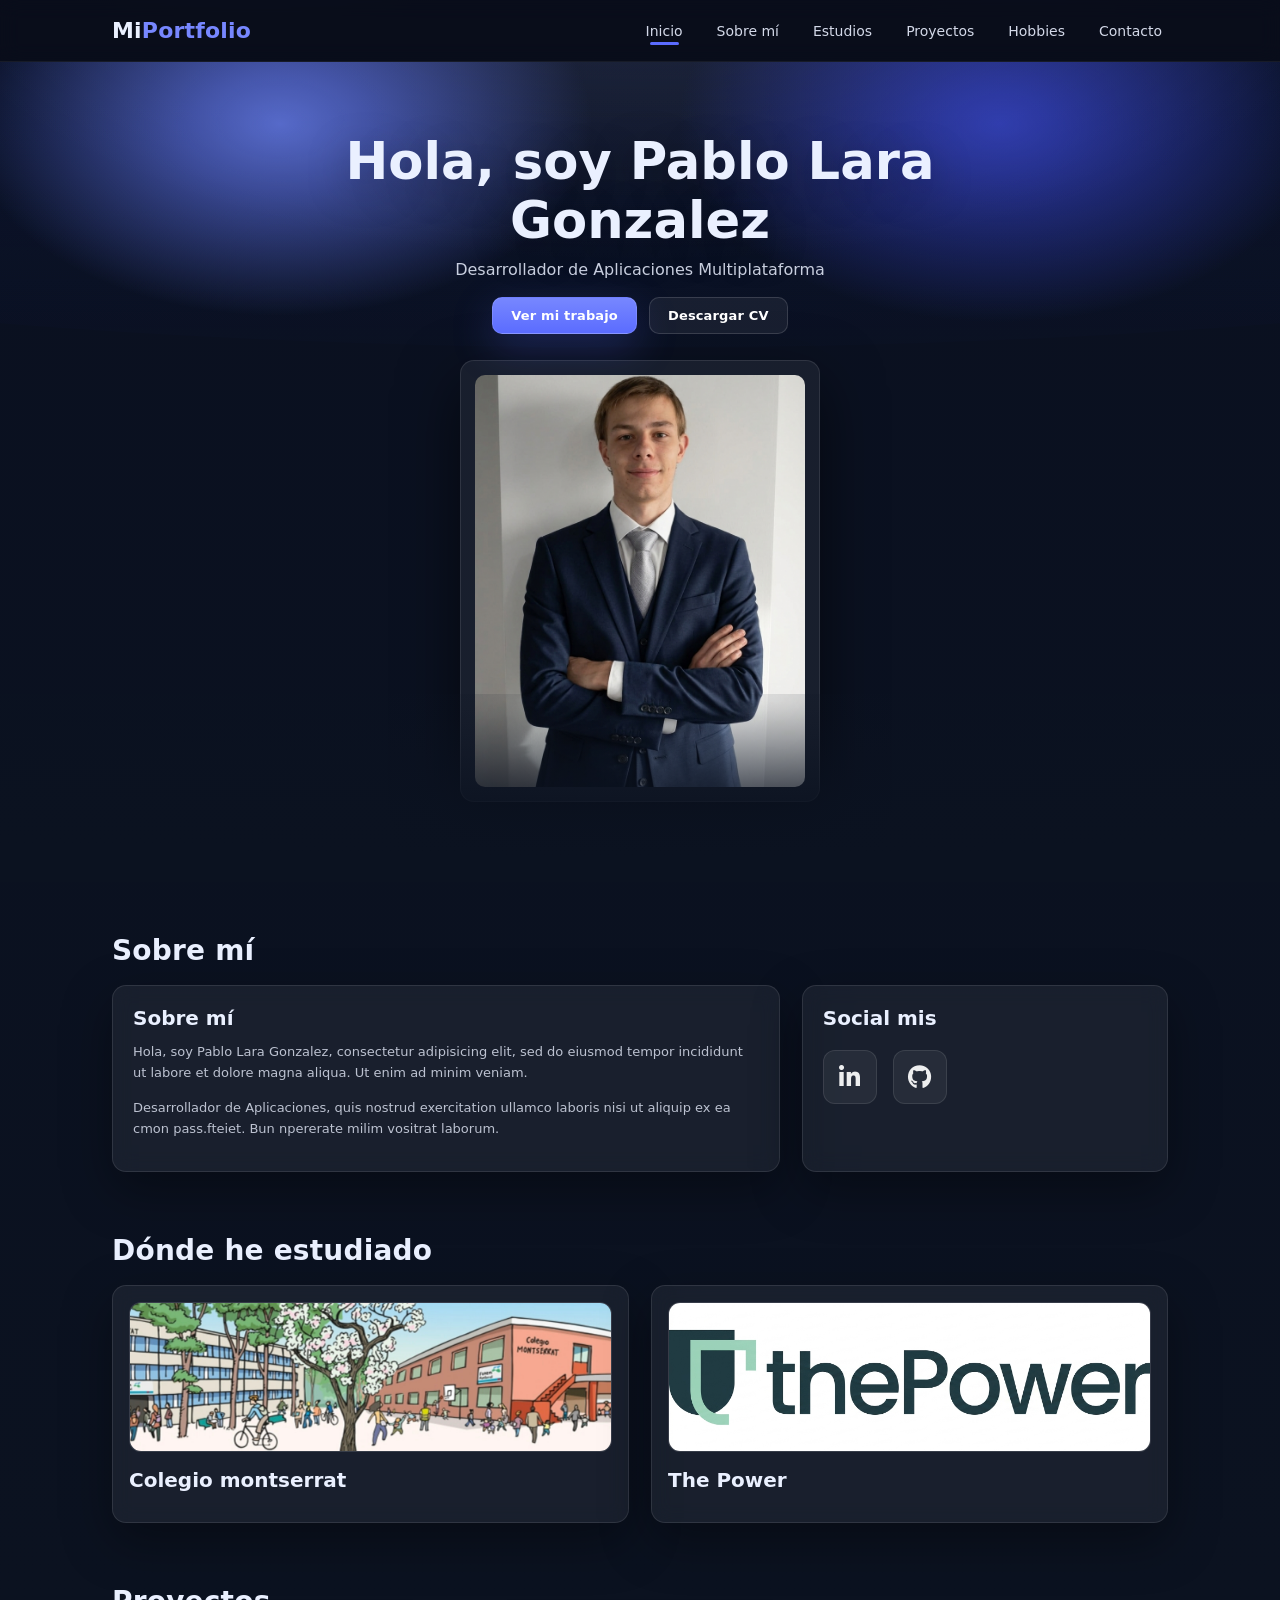
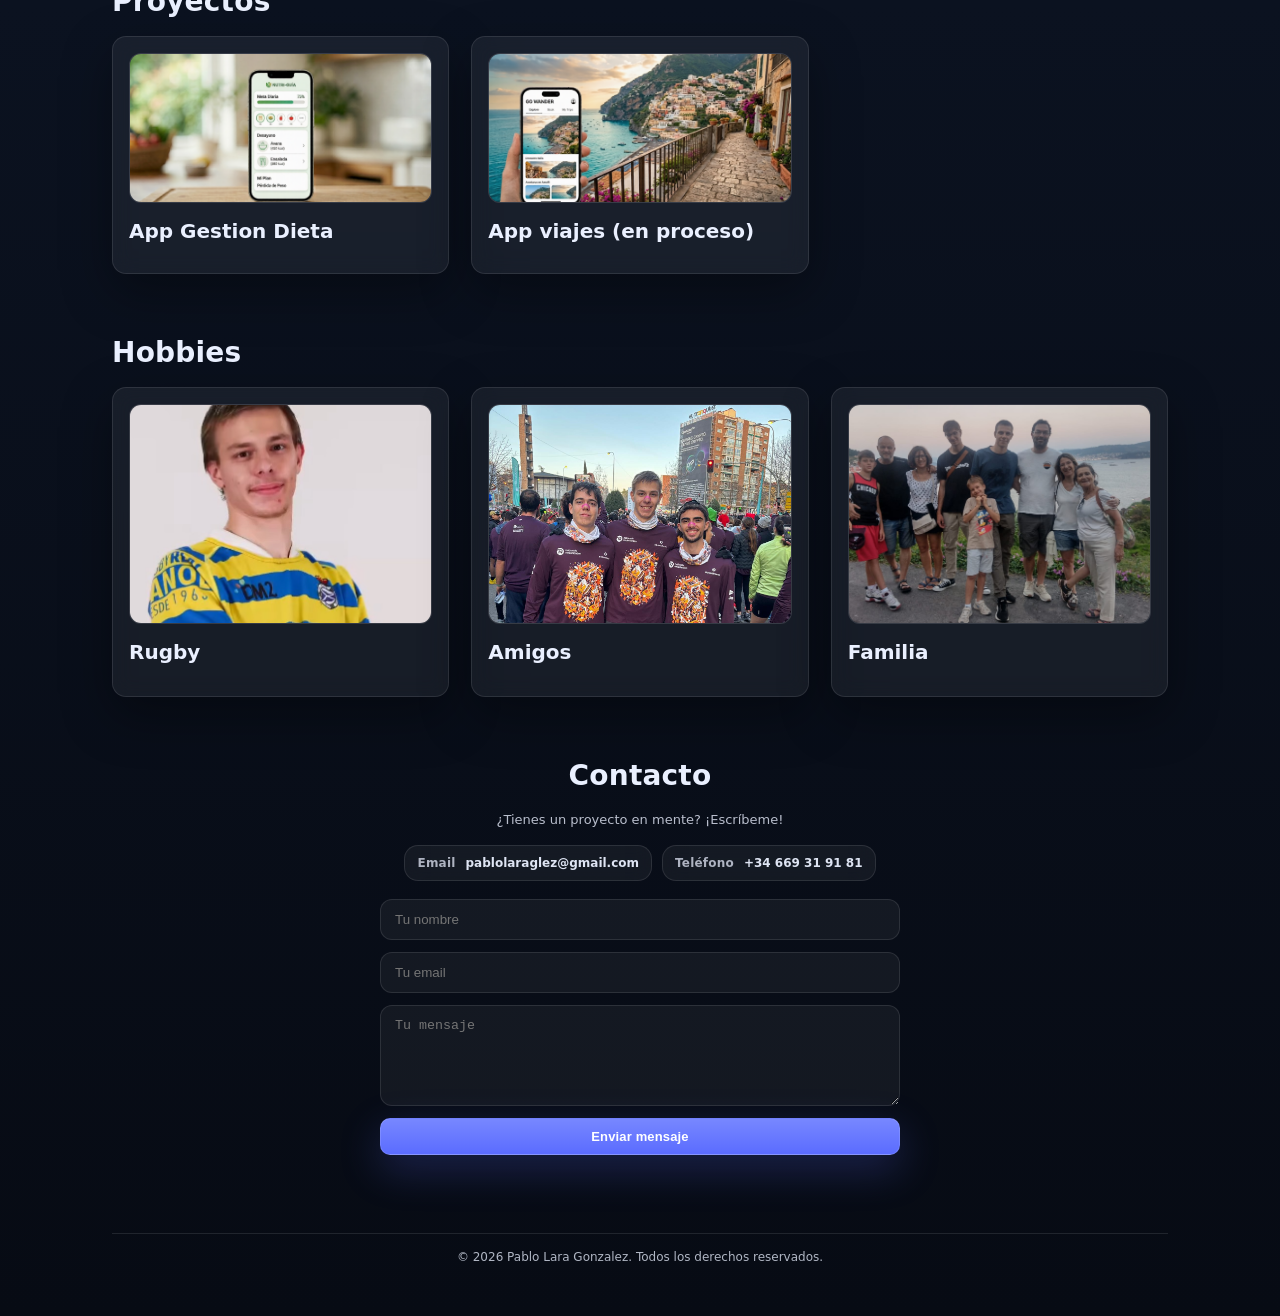
==== index.html @ 110967a7 "Add files via upload" ====
<!DOCTYPE html>
<html lang="es">
    <head>
    <meta charset="UTF-8" />
    <meta name="viewport" content="width=device-width, initial-scale=1.0" />
    <title>Mi Portfolio</title>
    <link rel="stylesheet" href="https://cdnjs.cloudflare.com/ajax/libs/font-awesome/6.4.0/css/all.min.css" />
    <link rel="stylesheet" href="Porfolio.css" />
    </head>
    <body>
    <header class="navbar">
        <div class="navbar-inner">
        <a class="logo" href="#inicio">Mi<span>Portfolio</span></a>
        <nav id="primary-nav" class="nav" aria-label="Navegación principal" data-open="false">
            <ul class="nav-links">
            <li><a class="active" href="#inicio">Inicio</a></li>
            <li><a href="#sobre-mi">Sobre mí</a></li>
            <li><a href="#estudios">Estudios</a></li>
            <li><a href="#proyectos">Proyectos</a></li>
            <li><a href="#hobbies">Hobbies</a></li>
            <li><a href="#contacto">Contacto</a></li>
            </ul>
        </nav>
        <button class="nav-toggle" type="button" aria-label="Abrir menú" aria-controls="primary-nav" aria-expanded="false">
            <span class="nav-toggle-bars" aria-hidden="true"></span>
        </button>
        </div>
    </header>

    <main>
        <section id="inicio" class="hero">
        <div class="hero-inner">
            <h1>Hola, soy Pablo Lara Gonzalez</h1>
            <p class="subtitle">Desarrollador de Aplicaciones Multiplataforma</p>
            <div class="hero-actions">
                <a class="btn" href="#proyectos">Ver mi trabajo</a>
                <a class="btn btn-secondary" href="CV/CV Currículum Pablo Laral.pdf" download>Descargar CV</a>
            </div>

            <div class="hero-photo" role="img" aria-label="Foto de Pablo Lara Gonzalez">
            <img src="Imagenes/mifoto.png" alt="Foto de Pablo Lara Gonzalez" />
            </div>
        </div>
        </section>

        <section id="sobre-mi" class="section">
        <div class="section-wrap">
            <h2 class="section-title">Sobre mí</h2>

            <div class="about-grid">
            <article class="card card-lg">
                <h3 class="card-title">Sobre mí</h3>
                <p class="muted">
                Hola, soy Pablo Lara Gonzalez, consectetur adipisicing elit, sed do eiusmod tempor incididunt ut labore et dolore magna aliqua. Ut enim ad minim veniam.
                </p>
                <p class="muted">
                Desarrollador de Aplicaciones, quis nostrud exercitation ullamco laboris nisi ut aliquip ex ea cmon pass.fteiet. Bun npererate milim vositrat laborum.
                </p>
            </article>

            <aside class="card card-sm">
                <h3 class="card-title">Social mis</h3>
                <div class="socials">
                <a class="social-btn" href="https://linkedin.com" target="_blank" rel="noreferrer" aria-label="LinkedIn">
                    <i class="fa-brands fa-linkedin-in" aria-hidden="true"></i>
                </a>
                <a class="social-btn" href="https://github.com/pablolarafalso-create?tab=repositories" target="_blank" rel="noreferrer" aria-label="GitHub">
                    <i class="fa-brands fa-github" aria-hidden="true"></i>
                </a>
                </div>
            </aside>
            </div>
        </div>
        </section>

        <section id="estudios" class="section">
        <div class="section-wrap">
            <h2 class="section-title">Dónde he estudiado</h2>

            <div class="schools-grid">
            <article class="card school-card">
                <div class="school-media">
                <img src="Imagenes/colegio.png" alt="imagan colegio montserrat" />
                </div>
                <div class="school-body">
                <h3 class="card-title">Colegio montserrat</h3>
                </div>
            </article>

            <article class="card school-card">
                <div class="school-media">
                <img src="Imagenes/thePower.png" alt="Imagen del centro de estudios 2" />
                </div>
                <div class="school-body">
                <h3 class="card-title">The Power</h3>
                </div>
            </article>
            </div>
        </div>
        </section>

        <section id="proyectos" class="section">
        <div class="section-wrap">
            <h2 class="section-title">Proyectos</h2>

            <div class="projects-grid">
                <article class="card project-card">
                <div class="project-thumb-media">
                    <img src="Imagenes/proyectos.png" alt="Trabajos" />
                </div>
                <div class="project-body">
                    <h3 class="card-title">App Gestion Dieta</h3>
                </div>
                </article>

                <article class="card project-card">
                <div class="project-thumb-media">
                    <img src="Imagenes/proviajes.png" alt="Trabajos" />
                </div>
                <div class="project-body">
                    <h3 class="card-title">App viajes (en proceso)</h3>
                </div>
                </article>
            </div>
        </div>
        </section>

        <section id="hobbies" class="section">
        <div class="section-wrap">
            <h2 class="section-title">Hobbies</h2>

            <div class="projects-grid">
            <article class="card project-card">
            <div class="hobby-media">
                <img src="Imagenes/rugby.png" alt="Rugby" />
            </div>
            <div class="project-body">
                <h3 class="card-title">Rugby</h3>
                <p class="muted"></p>
            </div>
            </article>
            <article class="card project-card">
            <div class="hobby-media">
                <img src="Imagenes/amigos.jpg" alt="Amigos" />
            </div>
            <div class="project-body">
                <h3 class="card-title">Amigos</h3>
                <p class="muted"></p>
            </div>
            </article>
            <article class="card project-card">
            <div class="hobby-media">
                <img src="Imagenes/familia.jpg" alt="Familia" />
            </div>
            <div class="project-body">
                <h3 class="card-title">Familia</h3>
                <p class="muted"></p>
            </div>
            </article>
        </div>
        </div>
        </section>

        <section id="contacto" class="section section-alt">
        <div class="section-wrap">
            <h2 class="section-title">Contacto</h2>
            <p class="muted">¿Tienes un proyecto en mente? ¡Escríbeme!</p>
            <div class="contact-chips" aria-label="Datos de contacto">
            <div class="contact-chip">
                <span class="chip-label">Email</span>
                <a class="chip-value" href="mailto:pablolaraglez@gmail.com">pablolaraglez@gmail.com</a>
            </div>
            <div class="contact-chip">
                <span class="chip-label">Teléfono</span>
                <a class="chip-value" href="tel:+34669319181">+34 669 31 91 81</a>
            </div>
            </div>
            <form action="https://formsubmit.co/pablolaraglez@gmail.com" method="POST" class="contact-form">
            <input name="name" id="name" type="text" placeholder="Tu nombre" required />
            <input name="email" id="email" type="email" placeholder="Tu email" required />
            <textarea name="texto" id="texto" placeholder="Tu mensaje" rows="5" required></textarea>
            <button type="submit" class="btn">Enviar mensaje</button>
            </form>
        </div>
        </section>
    </main>

    <footer class="footer">
        <div class="footer-inner">
        <div class="footer-line" aria-hidden="true"></div>
        <p>© 2026 Pablo Lara Gonzalez. Todos los derechos reservados.</p>
        </div>
    </footer>

    <script>
        (function () {
        const toggle = document.querySelector(".nav-toggle");
        const nav = document.querySelector("#primary-nav");
        const navbar = document.querySelector(".navbar");
        if (!toggle || !nav) return;

        const updateOffset = () => {
            const height = navbar ? navbar.offsetHeight : 78;
            document.documentElement.style.setProperty("--nav-offset", height + "px");
        };

        const closeNav = () => {
            nav.dataset.open = "false";
            toggle.setAttribute("aria-expanded", "false");
            toggle.setAttribute("aria-label", "Abrir menú");
            updateOffset();
        };
        const openNav = () => {
            nav.dataset.open = "true";
            toggle.setAttribute("aria-expanded", "true");
            toggle.setAttribute("aria-label", "Cerrar menú");
            pdateOffset();
        };

        toggle.addEventListener("click", () => {
            const isOpen = nav.dataset.open === "true";
            if (isOpen) closeNav();
            else openNav();
        });

        nav.addEventListener("click", (e) => {
            const a = e.target.closest("a");
            if (a) closeNav();
        });

        window.addEventListener("keydown", (e) => {
            if (e.key === "Escape") closeNav();
        });

        window.addEventListener("resize", () => {
            if (window.innerWidth > 920) closeNav();
            else updateOffset();
        });

        updateOffset();
        })();
    </script>
    </body>
</html>
---- Porfolio.css ----
:root{
  --bg: #0b1220;
  --bg-2: #0a1020;
  --text: #eaf0ff;
  --muted: rgba(234,240,255,.78);
  --card: rgba(255,255,255,.06);
  --card-2: rgba(255,255,255,.08);
  --stroke: rgba(255,255,255,.10);
  --shadow: 0 22px 60px rgba(0,0,0,.55);
  --primary: #5b6cff;
  --primary-2: #7787ff;
}

*{box-sizing:border-box}
html{scroll-behavior:smooth}
body{
  margin:0;
  font-family: ui-sans-serif, system-ui, -apple-system, Segoe UI, Roboto, Arial, "Noto Sans", "Helvetica Neue", sans-serif;
  color:var(--text);
  background:
    radial-gradient(900px 520px at 20% -10%, rgba(91,108,255,.35), transparent 60%),
    radial-gradient(800px 520px at 80% -10%, rgba(120,64,255,.22), transparent 60%),
    linear-gradient(180deg, var(--bg-2), var(--bg) 55%, #070b14);
  min-height:100vh;
}

img{max-width:100%;display:block}

.navbar{
  position:fixed;
  top:0;
  left:0;
  right:0;
  z-index:50;
  background: rgba(9, 13, 25, .68);
  backdrop-filter: blur(10px);
  border-bottom: 1px solid rgba(255,255,255,.06);
}
.navbar-inner{
  max-width: 1100px;
  margin: 0 auto;
  padding: 18px 22px;
  display:flex;
  align-items:center;
  justify-content:space-between;
  gap:24px;
}
.logo{
  text-decoration:none;
  color:var(--text);
  font-weight:800;
  letter-spacing:.2px;
  font-size: 22px;
}
.logo span{
  color: var(--primary-2);
}
.nav-links{
  list-style:none;
  margin:0;
  padding:0;
  display:flex;
  gap:22px;
  align-items:center;
}
.nav{margin-left:auto;}
.nav-toggle{margin-left: 0;}
.nav-toggle{
  display:none;
  width: 44px;
  height: 44px;
  border-radius: 12px;
  background: rgba(255,255,255,.06);
  border: 1px solid rgba(255,255,255,.10);
  color: var(--text);
  cursor:pointer;
  align-items:center;
  justify-content:center;
}
.nav-toggle-bars{
  width: 18px;
  height: 2px;
  background: rgba(234,240,255,.95);
  border-radius: 999px;
  position:relative;
  display:block;
}
.nav-toggle-bars::before,
.nav-toggle-bars::after{
  content:"";
  position:absolute;
  left:0;
  width:100%;
  height:2px;
  background: rgba(234,240,255,.95);
  border-radius:999px;
}
.nav-toggle-bars::before{top:-6px;}
.nav-toggle-bars::after{top:6px;}

.nav-links a{
  color:rgba(234,240,255,.9);
  text-decoration:none;
  font-weight:500;
  font-size:14px;
  padding:10px 6px;
  position:relative;
}
.nav-links a::after{
  content:"";
  position:absolute;
  left:10px;
  right:10px;
  bottom:4px;
  height:3px;
  border-radius:999px;
  background:transparent;
  transform:scaleX(.4);
  transition: transform .2s ease, background-color .2s ease, opacity .2s ease;
  opacity:0;
}
.nav-links a:hover::after,
.nav-links a.active::after{
  background: var(--primary);
  opacity:1;
  transform:scaleX(1);
}

main{padding-top: var(--nav-offset, 78px);}

.hero{
  position:relative;
  padding: 46px 18px 80px;
  overflow:hidden;
}
.hero::before{
  content:"";
  position:absolute;
  inset:-120px -80px auto -80px;
  height: 520px;
  background:
    radial-gradient(520px 320px at 25% 35%, rgba(120, 140, 255, .70), transparent 60%),
    radial-gradient(520px 320px at 75% 35%, rgba(82, 96, 255, .55), transparent 62%),
    radial-gradient(1200px 520px at 50% 0%, rgba(255,255,255,.10), transparent 62%),
    linear-gradient(180deg, rgba(22, 34, 80, .25), rgba(11, 18, 32, 0));
  clip-path: ellipse(130% 78% at 50% 0%);
  filter: saturate(1.15) contrast(1.08);
  pointer-events:none;
}
.hero::after{
  content:"";
  position:absolute;
  left:-10%;
  right:-10%;
  bottom:-2px;
  height: 190px;
  background: radial-gradient(140% 210px at 50% 0%, rgba(11,18,32,0) 0%, rgba(11,18,32,.85) 55%, var(--bg) 78%);
  pointer-events:none;
}
.hero-inner{
  position:relative;
  max-width: 760px;
  margin: 0 auto;
  text-align:center;
}
.hero h1{
  margin: 24px 0 10px;
  font-size: clamp(34px, 4vw, 52px);
  line-height:1.15;
  font-weight:800;
  text-shadow: 0 10px 40px rgba(0,0,0,.35);
}
.subtitle{
  margin: 0 auto 18px;
  max-width: 640px;
  color: rgba(234,240,255,.85);
  font-size: 16px;
}
.hero-actions{
  display:flex;
  justify-content:center;
  gap: 12px;
  flex-wrap: wrap;
}
.btn{
  display:inline-flex;
  align-items:center;
  justify-content:center;
  padding: 10px 18px;
  border-radius: 10px;
  color: #fff;
  font-weight:700;
  font-size: 13px;
  letter-spacing:.15px;
  text-decoration:none;
  background: linear-gradient(180deg, var(--primary-2), var(--primary));
  box-shadow: 0 14px 40px rgba(91,108,255,.25);
  border: 1px solid rgba(255,255,255,.12);
}
.btn:hover{filter:brightness(1.05)}
.btn.btn-secondary{
  background: rgba(255,255,255,.06);
  box-shadow: none;
  border: 1px solid rgba(255,255,255,.14);
}
.btn.btn-secondary:hover{
  filter:none;
  background: rgba(255,255,255,.10);
}

.hero-photo{
  width: min(360px, 86vw);
  margin: 26px auto 0;
  padding: 14px;
  border-radius: 14px;
  background: rgba(255,255,255,.06);
  border: 1px solid rgba(255,255,255,.10);
  box-shadow: var(--shadow);
}
.hero-photo img{
  width:100%;
  aspect-ratio: 4 / 5;
  object-fit:cover;
  border-radius: 10px;
}

.section{padding: 34px 0 10px;}
.section-alt{padding-bottom: 46px;}
.section-wrap{
  max-width: 1100px;
  margin: 0 auto;
  padding: 0 22px;
}
.section-title{
  margin: 18px 0 18px;
  font-size: 28px;
  letter-spacing:.2px;
}

.card{
  background: var(--card);
  border: 1px solid var(--stroke);
  border-radius: 14px;
  box-shadow: 0 18px 50px rgba(0,0,0,.35);
  backdrop-filter: blur(10px);
}
.card-title{
  margin: 0 0 12px;
  font-size: 20px;
  font-weight:800;
}
.muted{
  color: var(--muted);
  margin: 0 0 14px;
  font-size: 13px;
  line-height: 1.6;
}

.about-grid{
  display:grid;
  grid-template-columns: 1.55fr .85fr;
  gap: 22px;
  align-items:stretch;
}
.card-lg{padding: 20px 20px 18px;}
.card-sm{padding: 20px;}
.socials{
  display:flex;
  gap: 16px;
  padding-top: 8px;
}
.social-btn{
  width: 54px;
  height: 54px;
  border-radius: 12px;
  display:flex;
  align-items:center;
  justify-content:center;
  text-decoration:none;
  color: rgba(255,255,255,.92);
  background: rgba(255,255,255,.06);
  border: 1px solid rgba(255,255,255,.10);
  transition: transform .15s ease, background-color .15s ease;
  font-size: 24px;
}
.social-btn:hover{
  transform: translateY(-2px);
  background: rgba(91,108,255,.20);
}

.projects-grid{
  display:grid;
  grid-template-columns: repeat(3, minmax(0, 1fr));
  gap: 22px;
}
.project-card{overflow:hidden;}
.project-thumb{
  height: 92px;
  margin: 16px 16px 0;
  border-radius: 10px;
  box-shadow: inset 0 0 0 1px rgba(255,255,255,.12);
}
.project-thumb-media{
  margin: 16px 16px 0;
  border-radius: 12px;
  height: 150px;
  background: rgba(255,255,255,.04);
  border: 1px solid rgba(255,255,255,.10);
  overflow:hidden;
}
.project-thumb-media img{
  width:100%;
  height:100%;
  object-fit:cover;
  object-position: 50% 35%;
}
.hobby-media{
  margin: 16px 16px 0;
  border-radius: 12px;
  height: 220px;
  background: rgba(255,255,255,.04);
  border: 1px solid rgba(255,255,255,.10);
  overflow:hidden;
}
.hobby-media img{
  width:100%;
  height:100%;
  object-fit:cover;
  object-position: 50% 18%;
}
.thumb-blue{background: linear-gradient(135deg, #5367ff, #6f7cff);}
.thumb-pink{background: linear-gradient(135deg, #ff5c8a, #ff709e);}
.thumb-green{background: linear-gradient(135deg, #3fd07f, #73e3a9);}
.project-body{padding: 16px 16px 18px;}

.schools-grid{
  display:grid;
  grid-template-columns: repeat(2, minmax(0, 1fr));
  gap: 22px;
}
.school-card{overflow:hidden;}
.school-media{
  margin: 16px 16px 0;
  border-radius: 12px;
  height: 150px;
  background: rgba(255,255,255,.04);
  border: 1px solid rgba(255,255,255,.10);
  overflow:hidden;
}
.school-media img{
  width:100%;
  height:100%;
  object-fit:cover;
}
.school-body{padding: 16px 16px 18px;}

.contact-form{
  margin-top: 18px;
  max-width: 520px;
  display:flex;
  flex-direction:column;
  gap: 12px;
  margin-left: auto;
  margin-right: auto;
}
.contact-chips{
  display:flex;
  flex-wrap:wrap;
  gap: 10px;
  margin-top: 14px;
  justify-content: center;
}
.contact-chip{
  display:flex;
  align-items:center;
  gap: 10px;
  padding: 10px 12px;
  border-radius: 14px;
  background: rgba(255,255,255,.05);
  border: 1px solid rgba(255,255,255,.10);
  backdrop-filter: blur(10px);
}
.chip-label{
  font-size: 12px;
  color: rgba(234,240,255,.72);
  font-weight: 700;
  letter-spacing: .2px;
}
.chip-value{
  color: rgba(234,240,255,.95);
  text-decoration:none;
  font-size: 12px;
  font-weight: 700;
}
.chip-value:hover{color: #ffffff;}
.section#contacto .section-wrap{
  text-align: center;
}
.section#contacto .contact-form input,
.section#contacto .contact-form textarea{
  text-align: left;
}
.contact-form input,
.contact-form textarea{
  width:100%;
  padding: 12px 14px;
  border-radius: 12px;
  border: 1px solid rgba(255,255,255,.10);
  background: rgba(255,255,255,.05);
  color: var(--text);
  outline:none;
}
.contact-form input:focus,
.contact-form textarea:focus{
  border-color: rgba(91,108,255,.55);
  box-shadow: 0 0 0 4px rgba(91,108,255,.16);
}

.footer{
  position:relative;
  padding: 22px 0 40px;
}
.footer-inner{
  max-width: 1100px;
  margin: 0 auto;
  padding: 0 22px;
  text-align:center;
  color: rgba(234,240,255,.75);
  font-size: 12px;
}
.footer-line{
  height:1px;
  background: rgba(255,255,255,.10);
  margin: 10px auto 16px;
}
@media (max-width: 920px){
  .projects-grid{grid-template-columns: 1fr; }
  .about-grid{grid-template-columns: 1fr; }
  .schools-grid{grid-template-columns: 1fr; }
  .navbar-inner{padding: 16px 16px;}
  .section-wrap{padding: 0 16px;}

  .nav-toggle{display:inline-flex; margin-left:auto;}
  .navbar-inner{flex-wrap: wrap;}
  .nav{position:relative; margin-left: 0; order: 3; width: 100%;}
  .nav .nav-links{
    display:none;
    flex-direction:column;
    align-items:stretch;
    gap: 2px;
    width: 100%;
    padding: 10px;
    margin: 12px 0 0;
    border-radius: 14px;
    background: rgba(9, 13, 25, .92);
    border: 1px solid rgba(255,255,255,.10);
    backdrop-filter: blur(10px);
    box-shadow: 0 18px 50px rgba(0,0,0,.5);
  }
  .nav[data-open="true"] .nav-links{display:flex;}
  .nav .nav-links a{
    width:100%;
    padding: 12px 12px;
    border-radius: 12px;
  }
  .nav .nav-links a:hover{
    background: rgba(91,108,255,.14);
  }
  .nav-links a::after{display:none;}
}
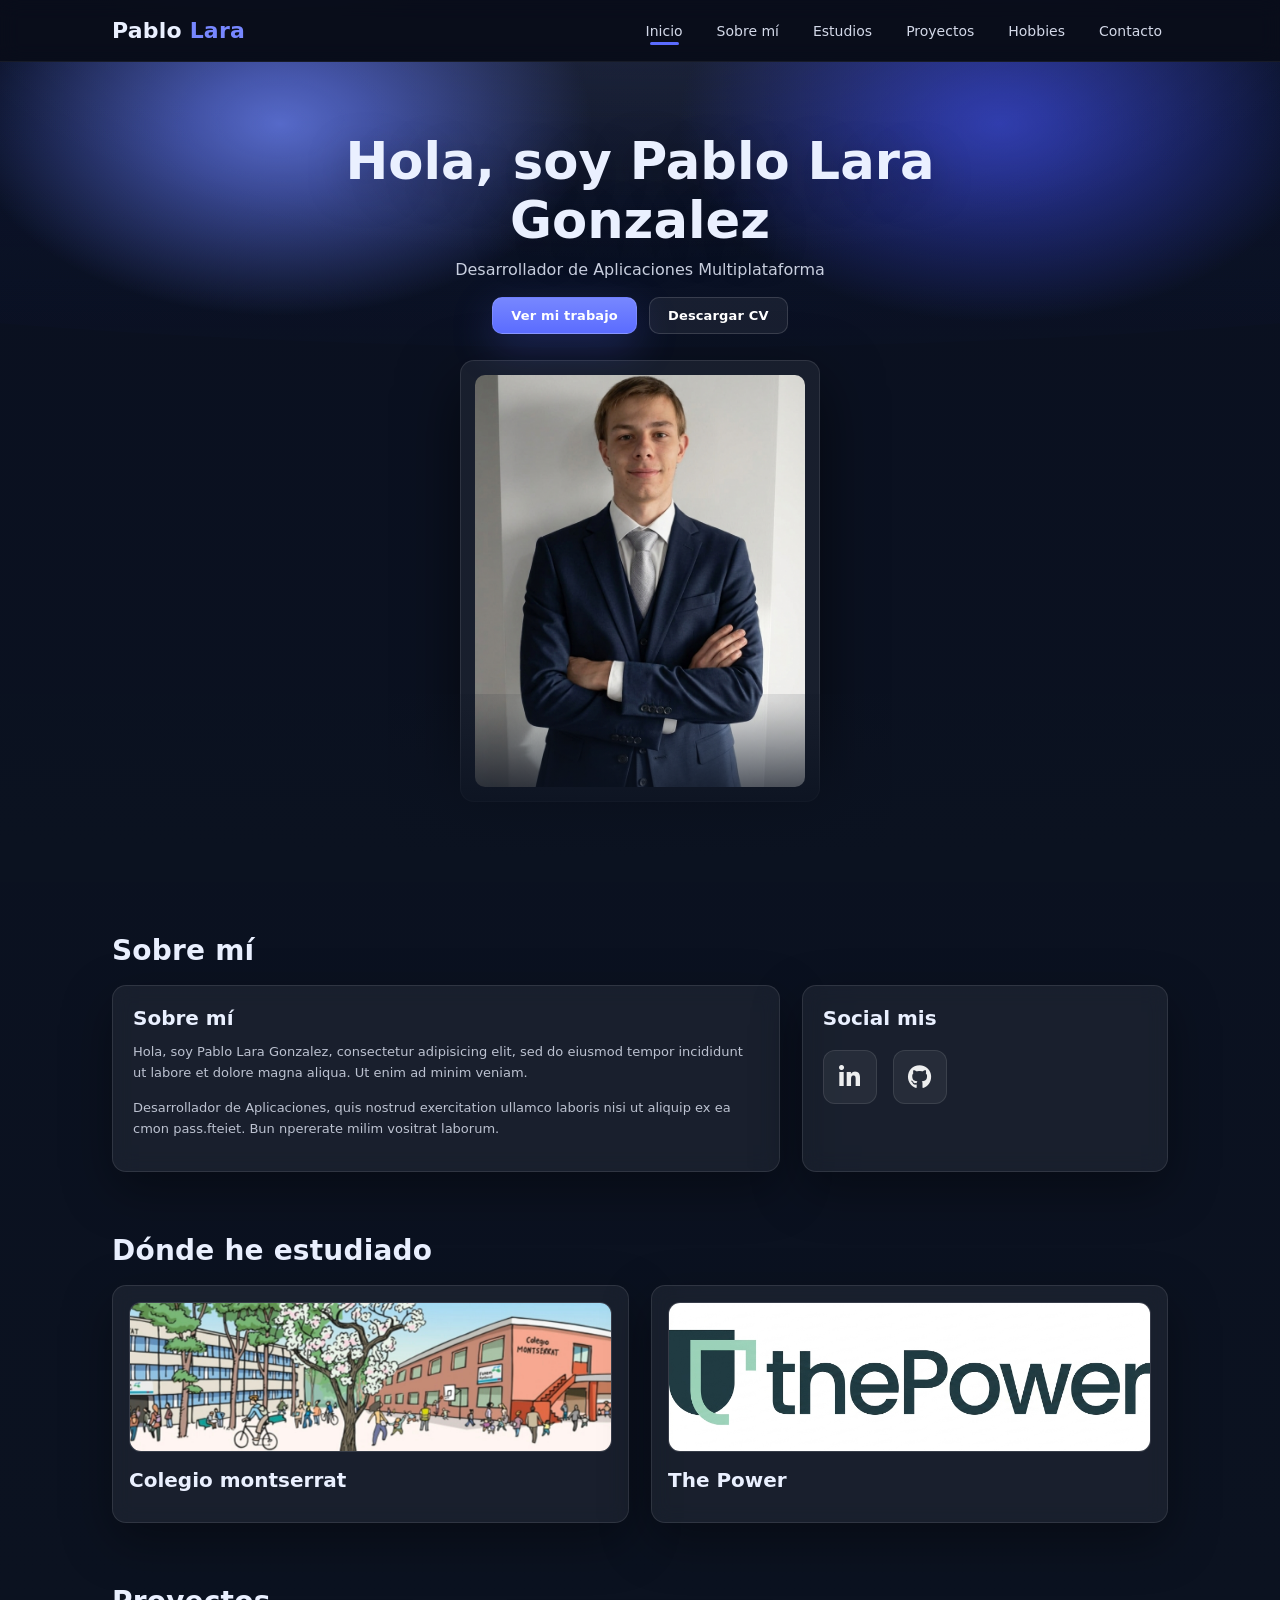
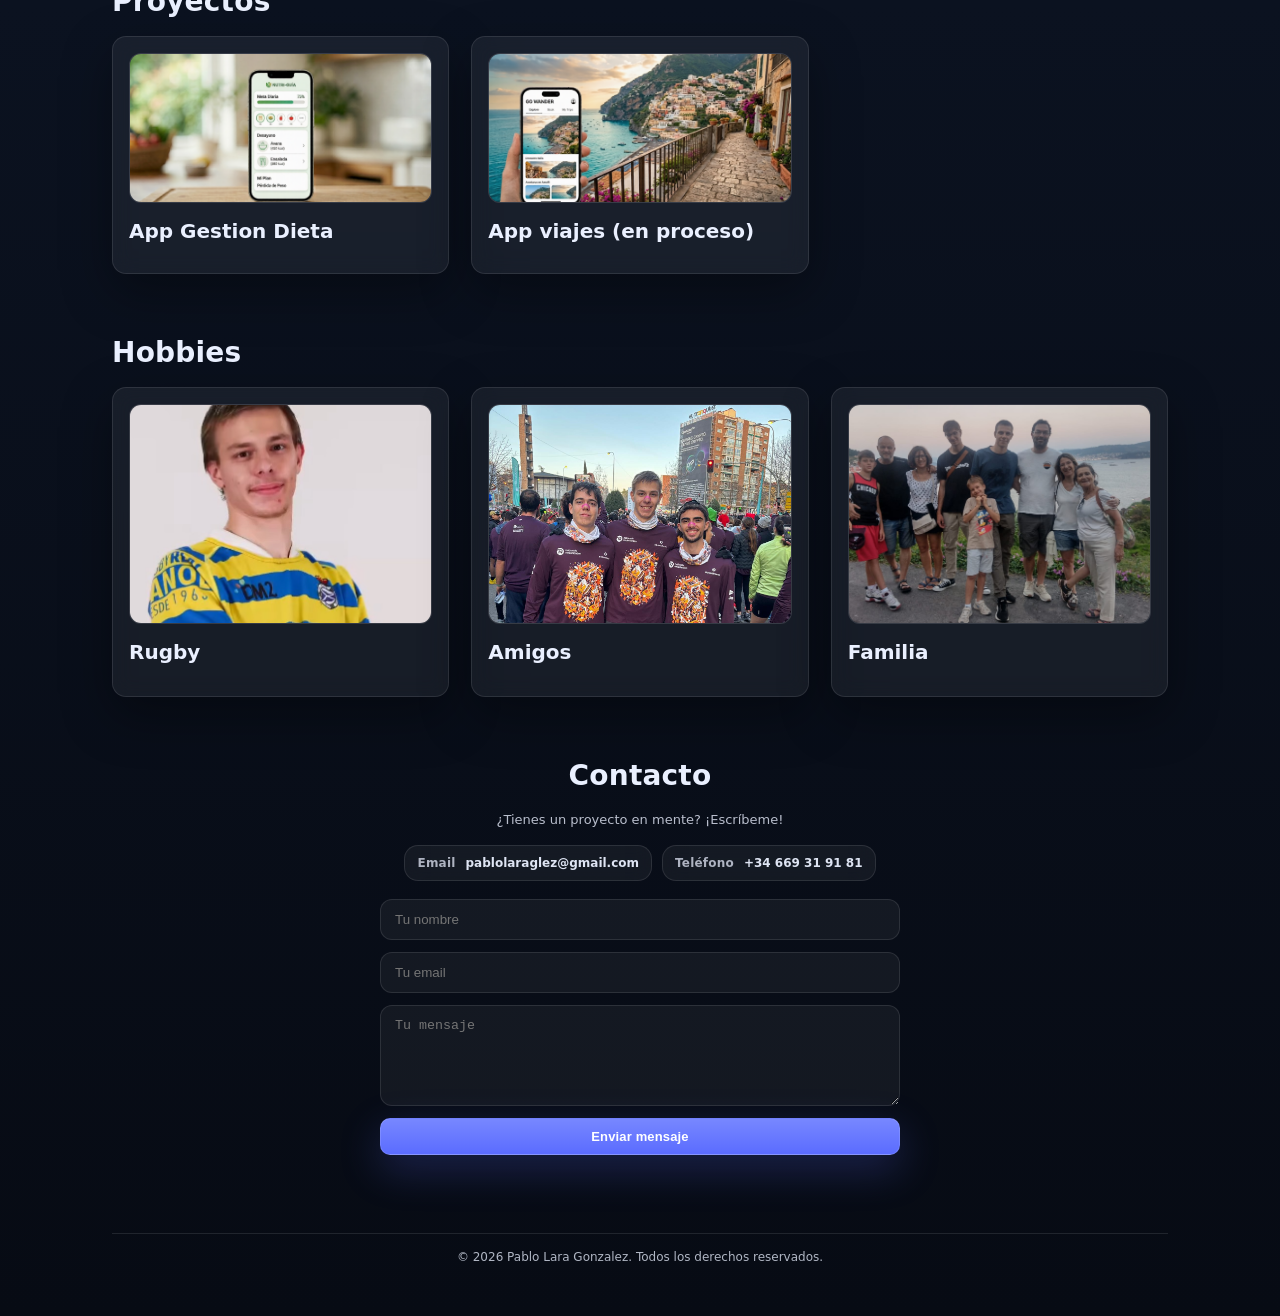
==== commit b1768349: "Add files via upload" ====
--- a/index.html
+++ b/index.html
@@ -10,7 +10,7 @@
     <body>
     <header class="navbar">
         <div class="navbar-inner">
-        <a class="logo" href="#inicio">Mi<span>Portfolio</span></a>
+        <a class="logo" href="#inicio">Pablo<span> Lara</span></a>
         <nav id="primary-nav" class="nav" aria-label="Navegación principal" data-open="false">
             <ul class="nav-links">
             <li><a class="active" href="#inicio">Inicio</a></li>
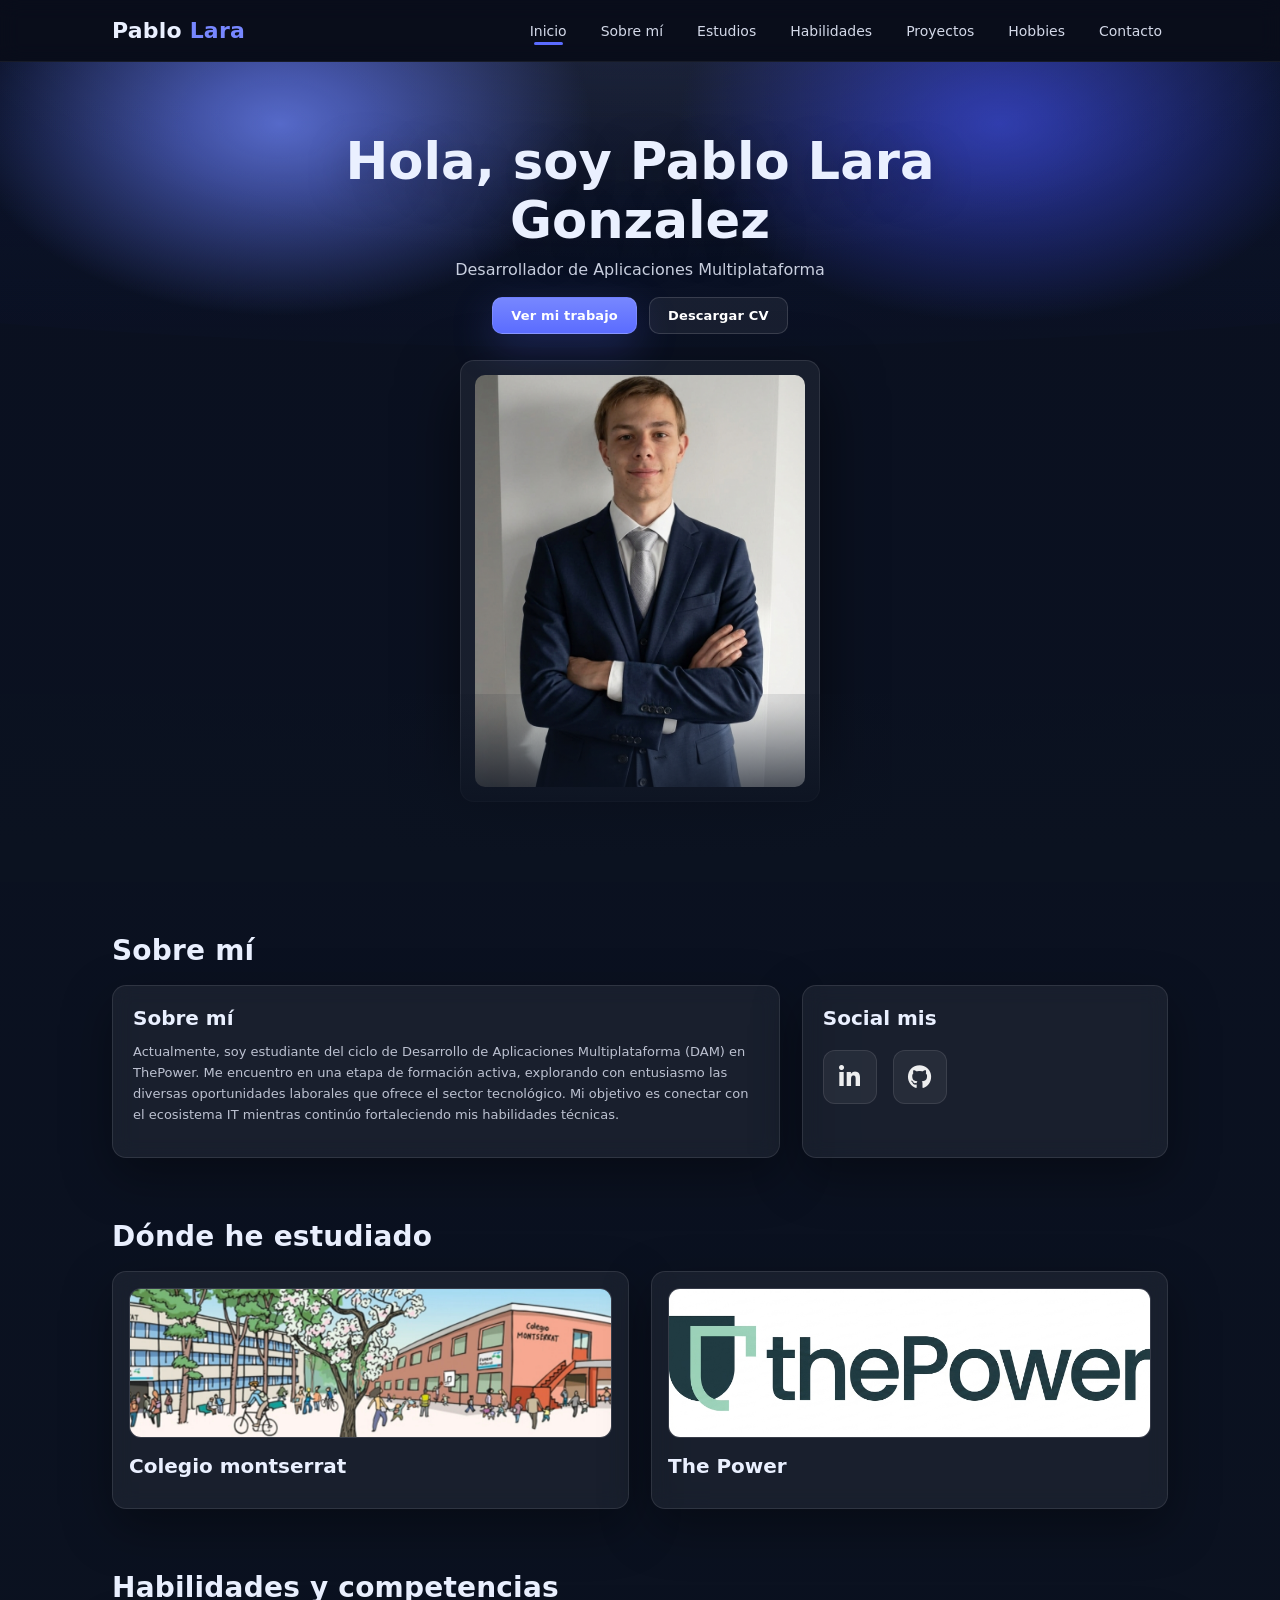
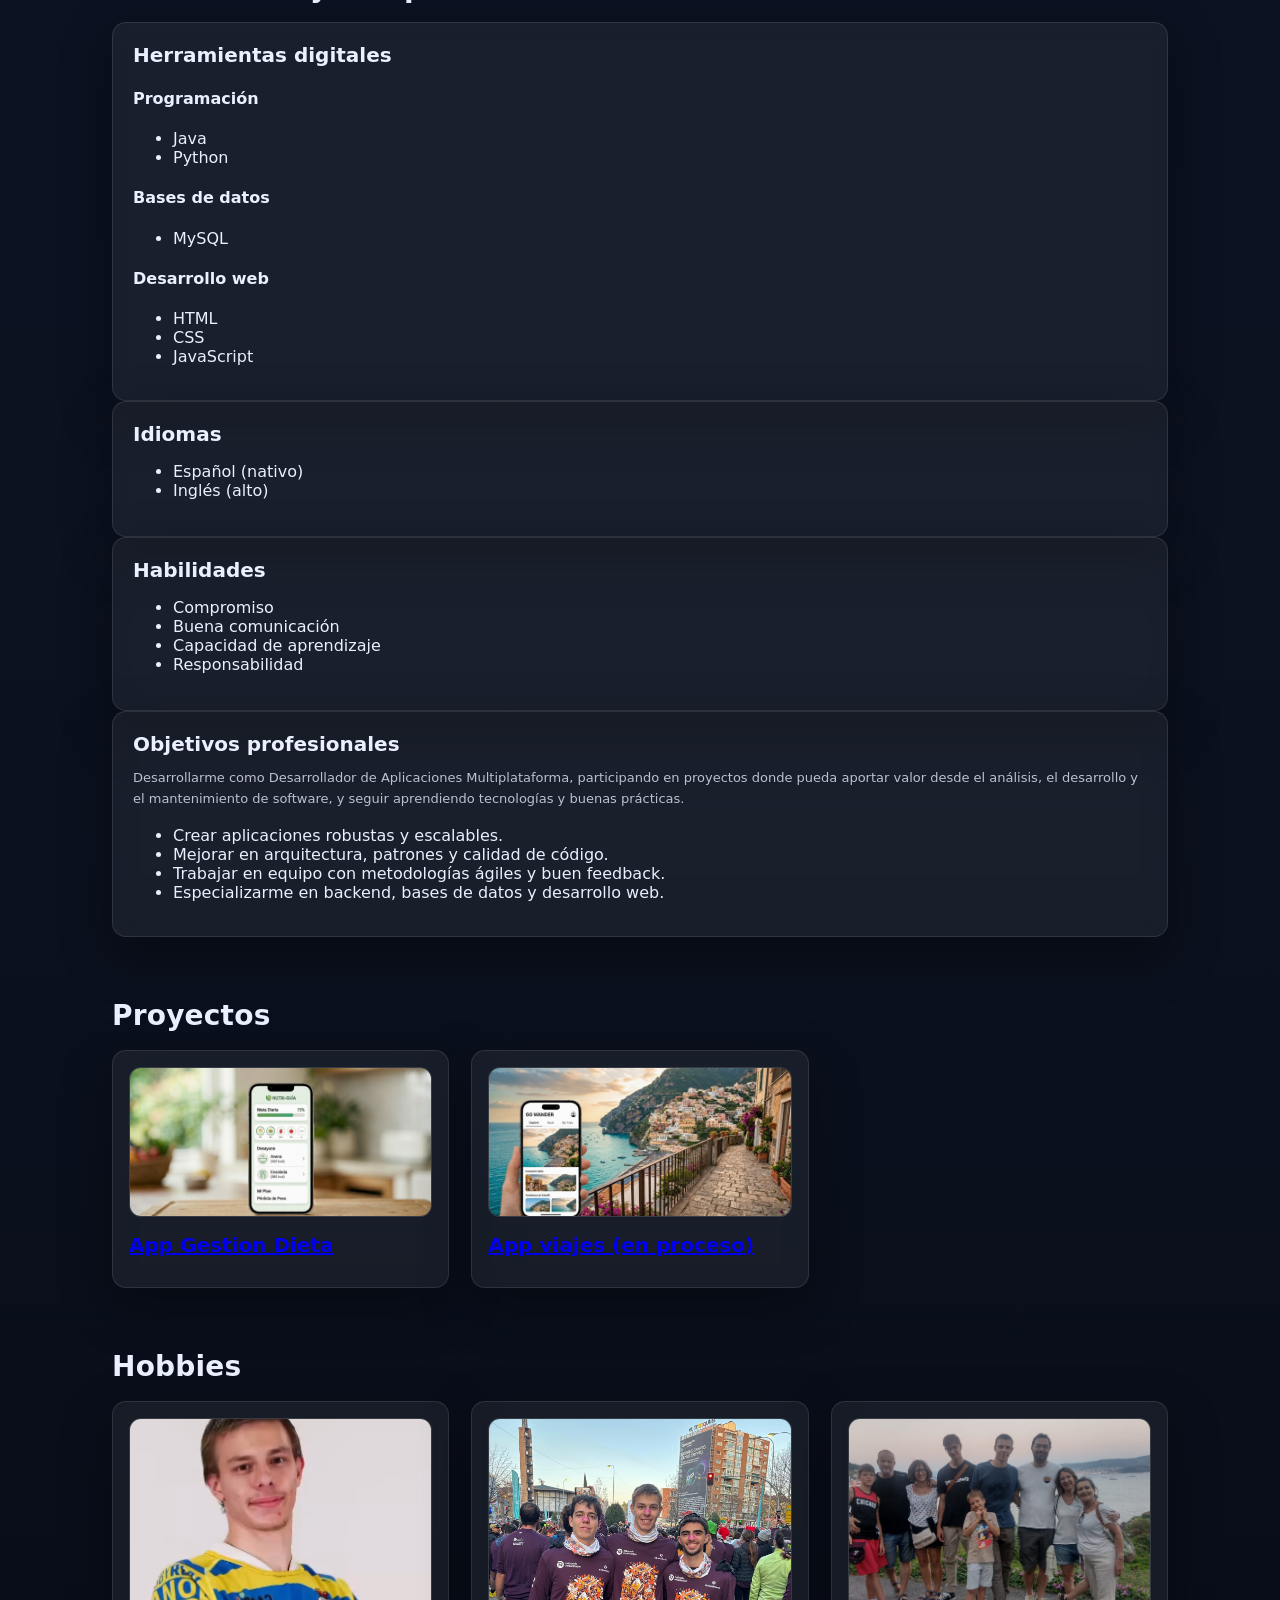
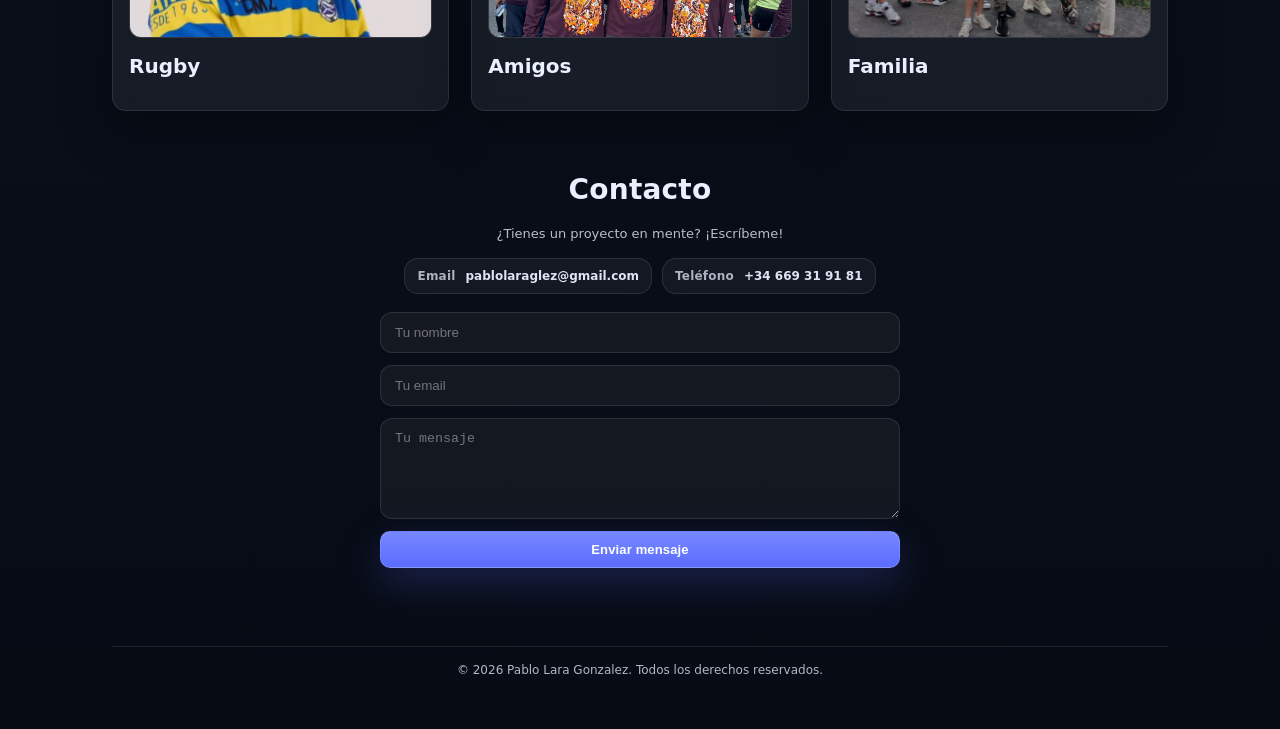
==== commit a53b537d: "Add files via upload" ====
--- a/index.html
+++ b/index.html
@@ -16,6 +16,7 @@
             <li><a class="active" href="#inicio">Inicio</a></li>
             <li><a href="#sobre-mi">Sobre mí</a></li>
             <li><a href="#estudios">Estudios</a></li>
+            <li><a href="#habilidades">Habilidades</a></li>
             <li><a href="#proyectos">Proyectos</a></li>
             <li><a href="#hobbies">Hobbies</a></li>
             <li><a href="#contacto">Contacto</a></li>
@@ -51,10 +52,12 @@
             <article class="card card-lg">
                 <h3 class="card-title">Sobre mí</h3>
                 <p class="muted">
-                Hola, soy Pablo Lara Gonzalez, consectetur adipisicing elit, sed do eiusmod tempor incididunt ut labore et dolore magna aliqua. Ut enim ad minim veniam.
-                </p>
-                <p class="muted">
-                Desarrollador de Aplicaciones, quis nostrud exercitation ullamco laboris nisi ut aliquip ex ea cmon pass.fteiet. Bun npererate milim vositrat laborum.
+                Actualmente, soy estudiante del ciclo de Desarrollo de
+                Aplicaciones Multiplataforma (DAM) en ThePower. Me encuentro
+                en una etapa de formación activa, explorando con entusiasmo las
+                diversas oportunidades laborales que ofrece el sector tecnológico.
+                Mi objetivo es conectar con el ecosistema IT mientras continúo
+                fortaleciendo mis habilidades técnicas.
                 </p>
             </article>
 
@@ -99,28 +102,99 @@
         </div>
         </section>
 
+        <section id="habilidades" class="section">
+        <div class="section-wrap">
+            <h2 class="section-title">Habilidades y competencias</h2>
+
+            <div class="skills-grid">
+            <article class="card card-lg">
+                <h3 class="card-title">Herramientas digitales</h3>
+
+                <div class="skills-block">
+                <h4 class="skills-subtitle">Programación</h4>
+                <ul class="skills-list">
+                    <li>Java</li>
+                    <li>Python</li>
+                </ul>
+                </div>
+
+                <div class="skills-block">
+                <h4 class="skills-subtitle">Bases de datos</h4>
+                <ul class="skills-list">
+                    <li>MySQL</li>
+                </ul>
+                </div>
+
+                <div class="skills-block">
+                <h4 class="skills-subtitle">Desarrollo web</h4>
+                <ul class="skills-list">
+                    <li>HTML</li>
+                    <li>CSS</li>
+                    <li>JavaScript</li>
+                </ul>
+                </div>
+            </article>
+
+            <div class="skills-side">
+            <aside class="card card-sm">
+                <h3 class="card-title">Idiomas</h3>
+                <ul class="skills-list">
+                <li>Español (nativo)</li>
+                <li>Inglés (alto)</li>
+                </ul>
+            </aside>
+
+            <aside class="card card-sm">
+                <h3 class="card-title">Habilidades</h3>
+                <ul class="skills-list">
+                <li>Compromiso</li>
+                <li>Buena comunicación</li>
+                <li>Capacidad de aprendizaje</li>
+                <li>Responsabilidad</li>
+                </ul>
+            </aside>
+            </div>
+            </div>
+
+            <article class="card card-lg skills-objectives">
+                <h3 class="card-title">Objetivos profesionales</h3>
+                <p class="muted">
+                Desarrollarme como Desarrollador de Aplicaciones Multiplataforma, participando en proyectos donde pueda
+                aportar valor desde el análisis, el desarrollo y el mantenimiento de software, y seguir aprendiendo
+                tecnologías y buenas prácticas.
+                </p>
+                <ul class="skills-list">
+                <li>Crear aplicaciones robustas y escalables.</li>
+                <li>Mejorar en arquitectura, patrones y calidad de código.</li>
+                <li>Trabajar en equipo con metodologías ágiles y buen feedback.</li>
+                <li>Especializarme en backend, bases de datos y desarrollo web.</li>
+                </ul>
+            </article>
+        </div>
+        </section>
+
         <section id="proyectos" class="section">
         <div class="section-wrap">
             <h2 class="section-title">Proyectos</h2>
 
             <div class="projects-grid">
-                <article class="card project-card">
+                <a class="card project-card project-link" href="https://github.com/pablolarafalso-create/TrabajoIntermodular" target="_blank" rel="noreferrer">
                 <div class="project-thumb-media">
                     <img src="Imagenes/proyectos.png" alt="Trabajos" />
                 </div>
                 <div class="project-body">
                     <h3 class="card-title">App Gestion Dieta</h3>
                 </div>
-                </article>
-
-                <article class="card project-card">
+                </a>
+
+                <a class="card project-card project-link" href="https://github.com/pttr44/TeamTrip" target="_blank" rel="noreferrer">
                 <div class="project-thumb-media">
                     <img src="Imagenes/proviajes.png" alt="Trabajos" />
                 </div>
                 <div class="project-body">
                     <h3 class="card-title">App viajes (en proceso)</h3>
                 </div>
-                </article>
+                </a>
             </div>
         </div>
         </section>
@@ -214,7 +288,7 @@
             nav.dataset.open = "true";
             toggle.setAttribute("aria-expanded", "true");
             toggle.setAttribute("aria-label", "Cerrar menú");
-            pdateOffset();
+            updateOffset();
         };
 
         toggle.addEventListener("click", () => {
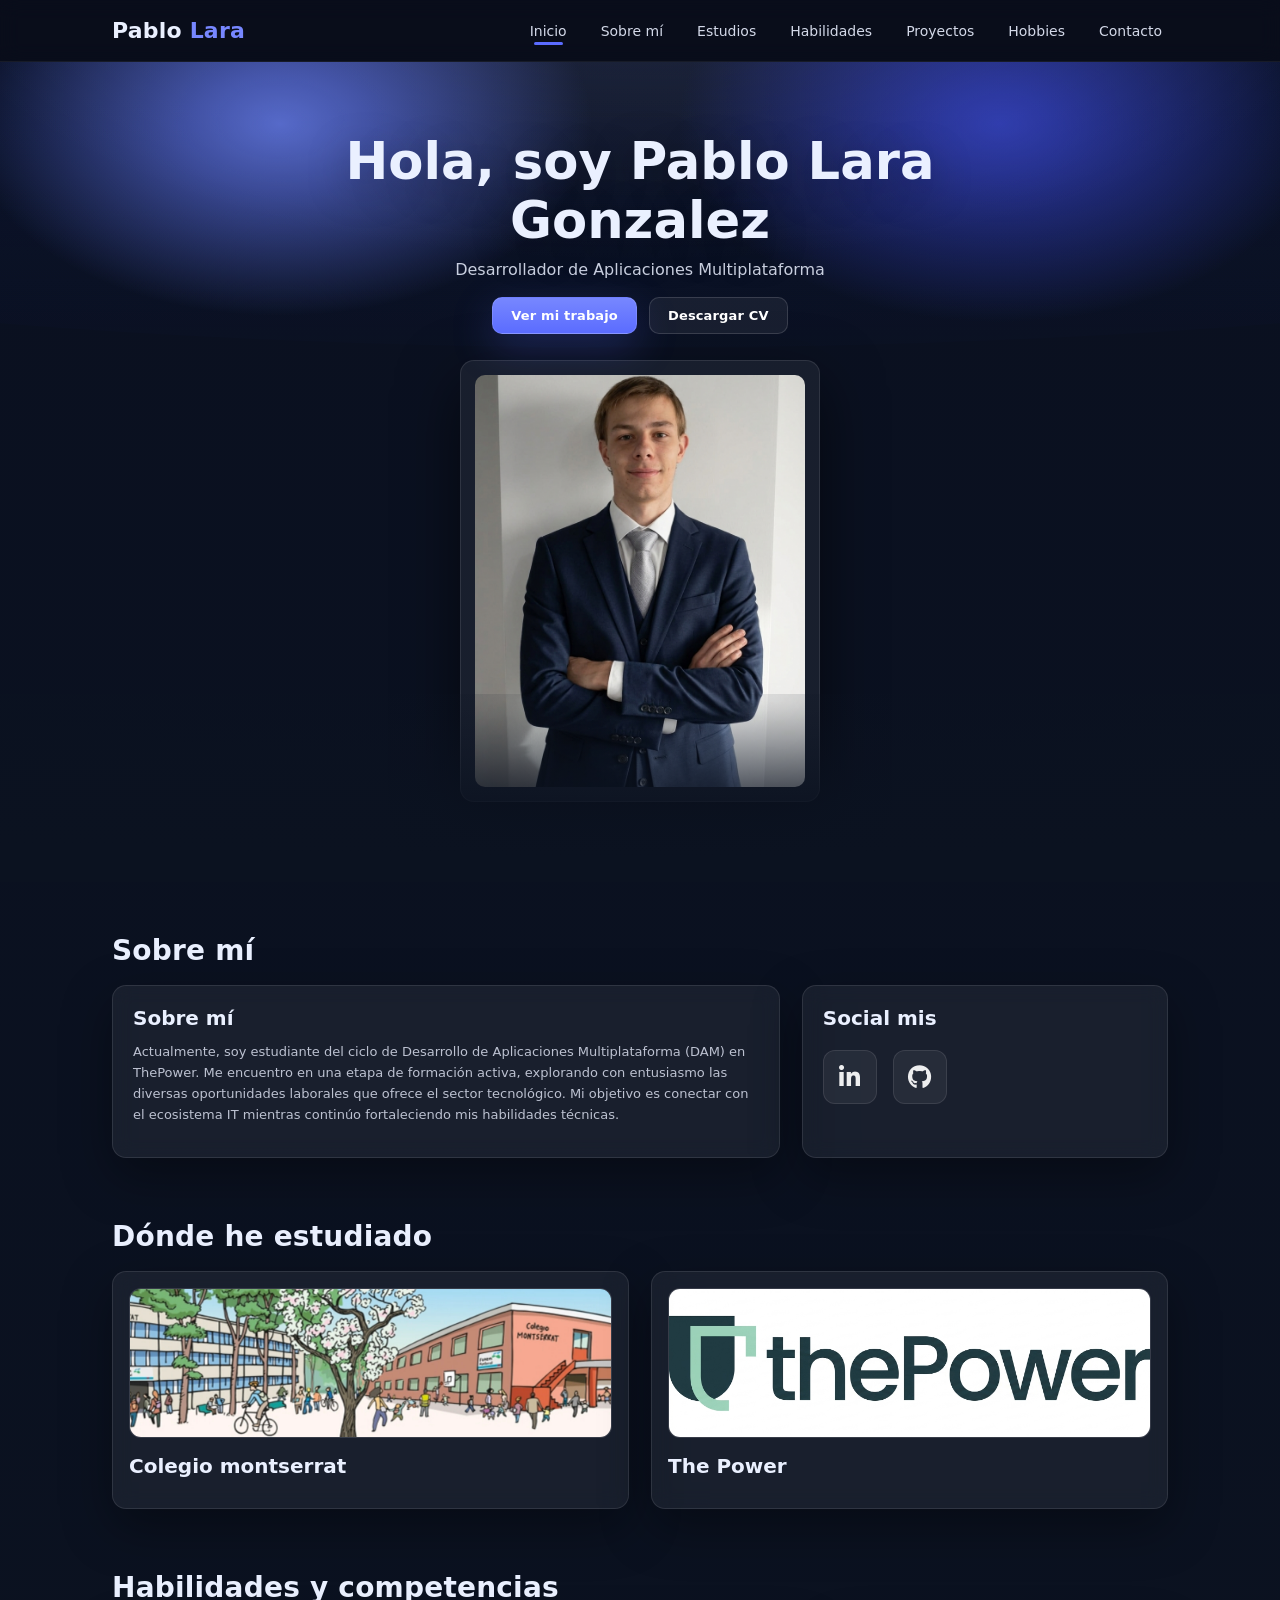
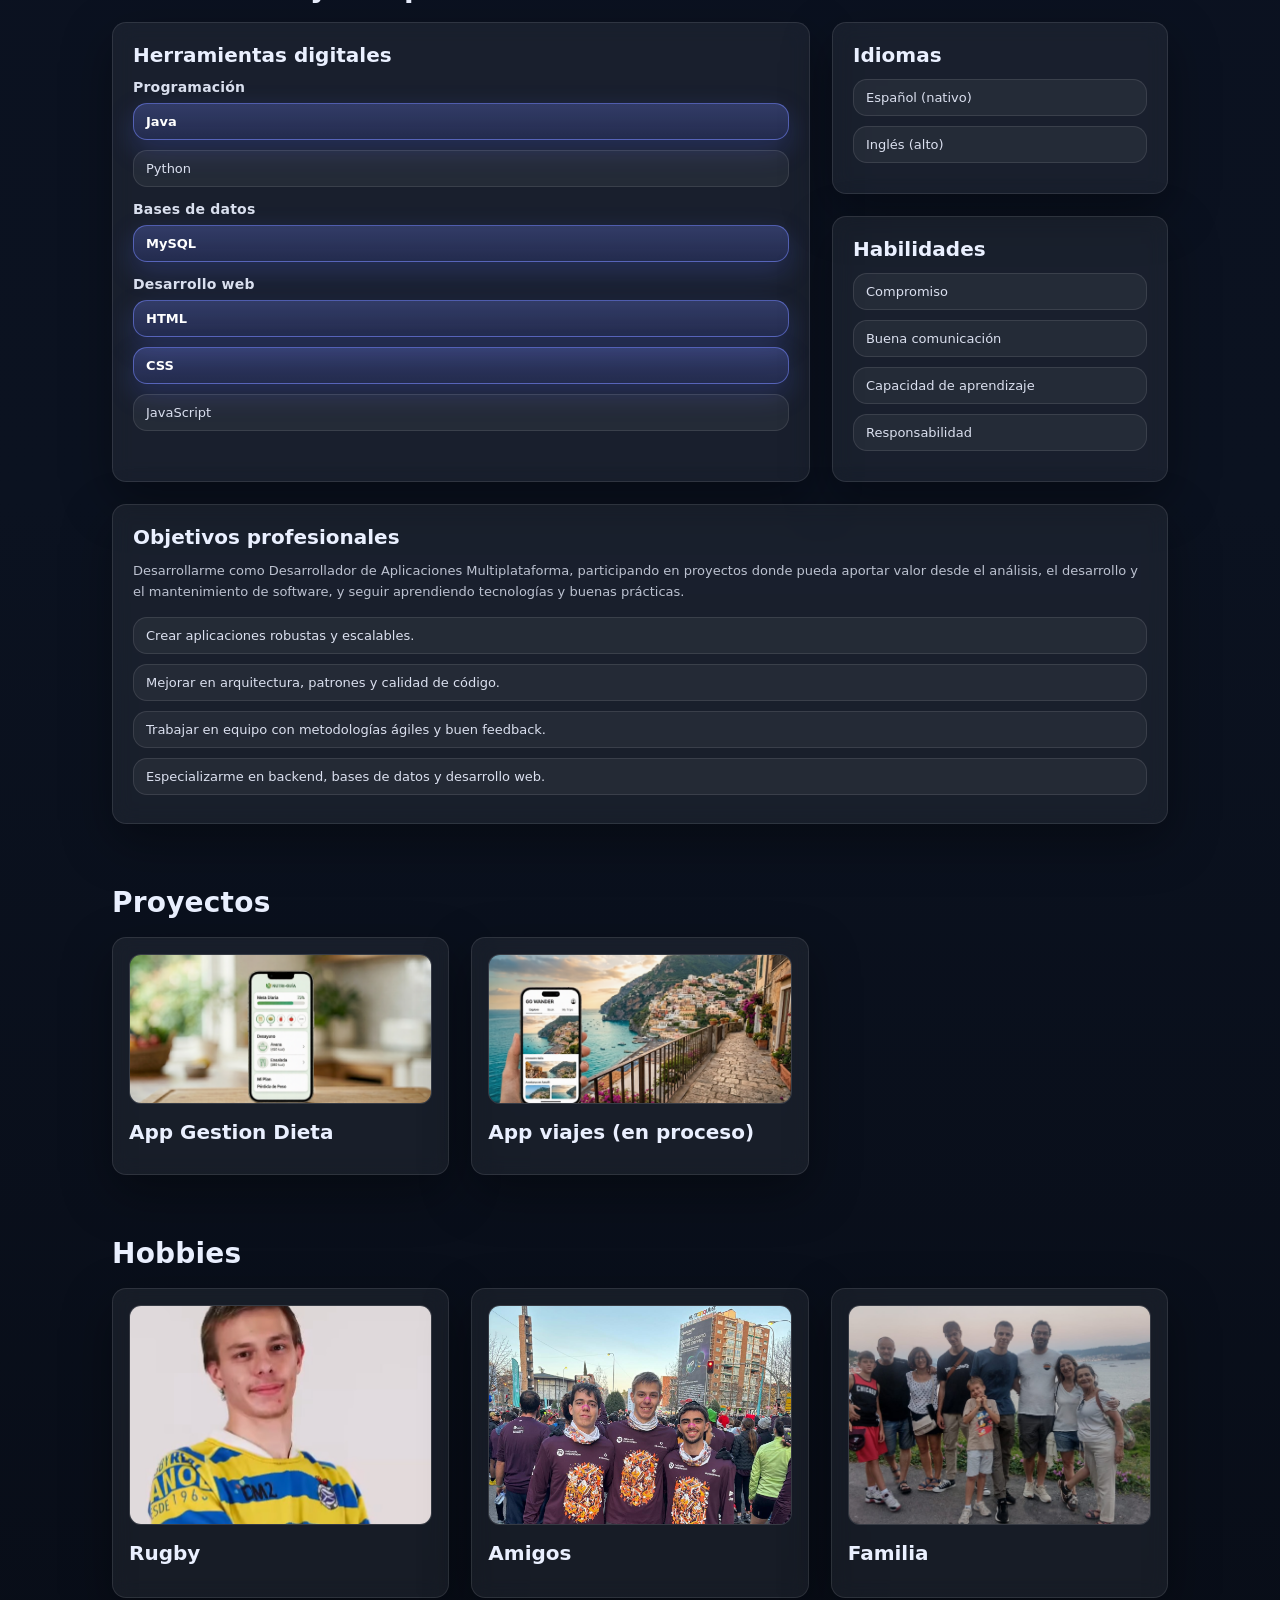
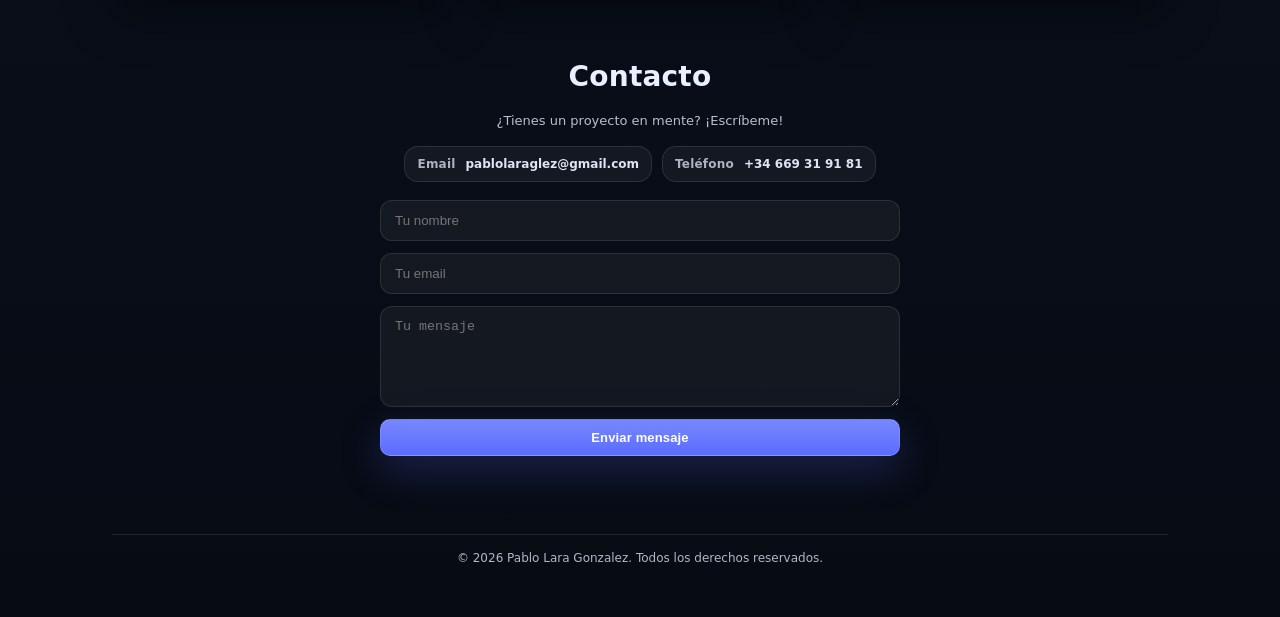
==== commit c073c9ca: "Add files via upload" ====
--- a/index.html
+++ b/index.html
@@ -113,7 +113,7 @@
                 <div class="skills-block">
                 <h4 class="skills-subtitle">Programación</h4>
                 <ul class="skills-list">
-                    <li>Java</li>
+                    <li class="skill-highlight">Java</li>
                     <li>Python</li>
                 </ul>
                 </div>
@@ -121,15 +121,15 @@
                 <div class="skills-block">
                 <h4 class="skills-subtitle">Bases de datos</h4>
                 <ul class="skills-list">
-                    <li>MySQL</li>
+                    <li class="skill-highlight">MySQL</li>
                 </ul>
                 </div>
 
                 <div class="skills-block">
                 <h4 class="skills-subtitle">Desarrollo web</h4>
                 <ul class="skills-list">
-                    <li>HTML</li>
-                    <li>CSS</li>
+                    <li class="skill-highlight">HTML</li>
+                    <li class="skill-highlight">CSS</li>
                     <li>JavaScript</li>
                 </ul>
                 </div>
--- a/Porfolio.css
+++ b/Porfolio.css
@@ -262,6 +262,47 @@
   gap: 22px;
   align-items:stretch;
 }
+.skills-grid{
+  display:grid;
+  grid-template-columns: 1.35fr .65fr;
+  gap: 22px;
+  align-items:stretch;
+}
+.skills-side{
+  display:flex;
+  flex-direction:column;
+  gap: 22px;
+}
+.skills-block + .skills-block{margin-top: 14px;}
+.skills-subtitle{
+  margin: 0 0 8px;
+  font-size: 14px;
+  font-weight: 800;
+  letter-spacing: .2px;
+  color: rgba(234,240,255,.92);
+}
+.skills-list{
+  list-style:none;
+  margin: 0;
+  padding: 0;
+}
+.skills-list li{
+  margin: 0 0 10px;
+  padding: 10px 12px;
+  border-radius: 14px;
+  background: rgba(255,255,255,.05);
+  border: 1px solid rgba(255,255,255,.10);
+  color: rgba(234,240,255,.92);
+  font-size: 13px;
+}
+.skills-list li.skill-highlight{
+  background: linear-gradient(180deg, rgba(119,135,255,.28), rgba(91,108,255,.16));
+  border-color: rgba(119,135,255,.55);
+  color: #ffffff;
+  font-weight: 800;
+  box-shadow: 0 10px 28px rgba(91,108,255,.22);
+}
+.skills-objectives{margin-top: 22px;}
 .card-lg{padding: 20px 20px 18px;}
 .card-sm{padding: 20px;}
 .socials{
@@ -294,6 +335,16 @@
   gap: 22px;
 }
 .project-card{overflow:hidden;}
+.project-link{
+  display:block;
+  color: inherit;
+  text-decoration:none;
+  cursor:pointer;
+}
+.project-link:hover{
+  transform: translateY(-2px);
+  transition: transform .15s ease;
+}
 .project-thumb{
   height: 92px;
   margin: 16px 16px 0;
@@ -436,6 +487,7 @@
 @media (max-width: 920px){
   .projects-grid{grid-template-columns: 1fr; }
   .about-grid{grid-template-columns: 1fr; }
+  .skills-grid{grid-template-columns: 1fr; }
   .schools-grid{grid-template-columns: 1fr; }
   .navbar-inner{padding: 16px 16px;}
   .section-wrap{padding: 0 16px;}
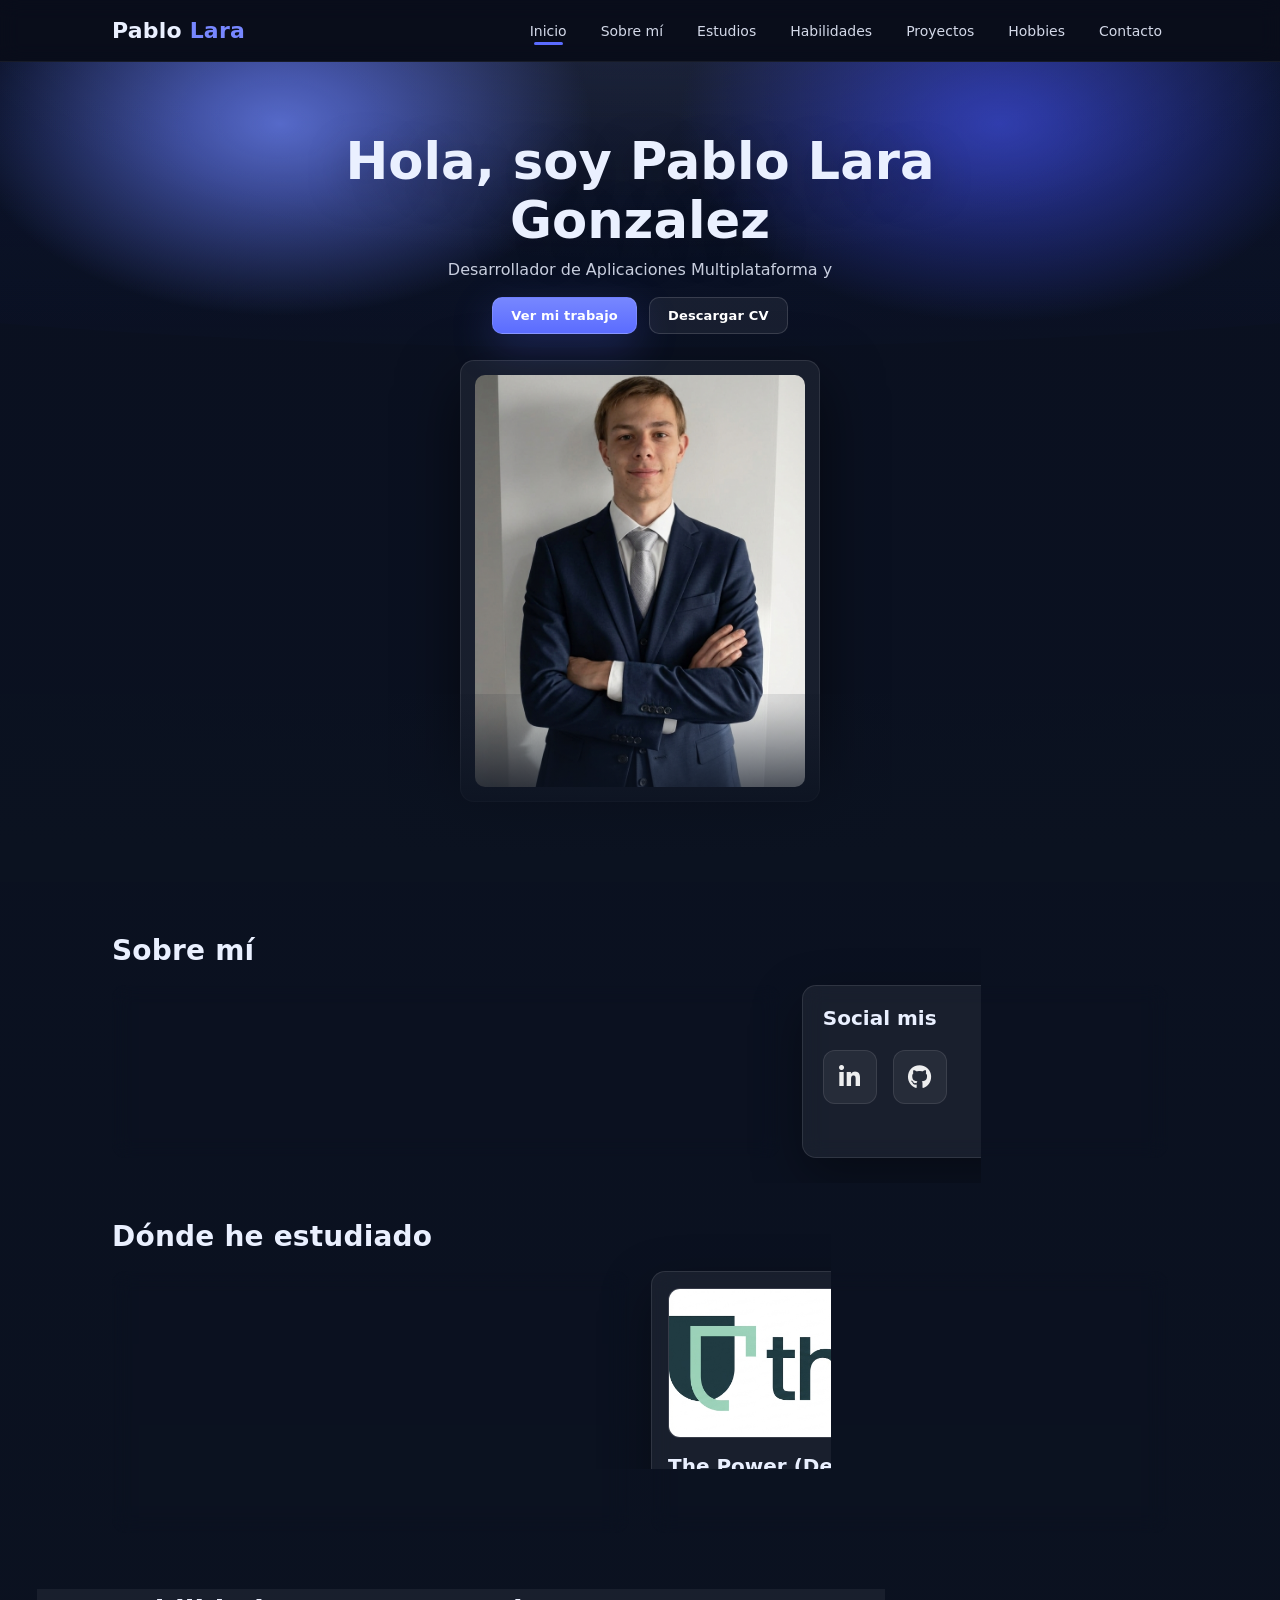
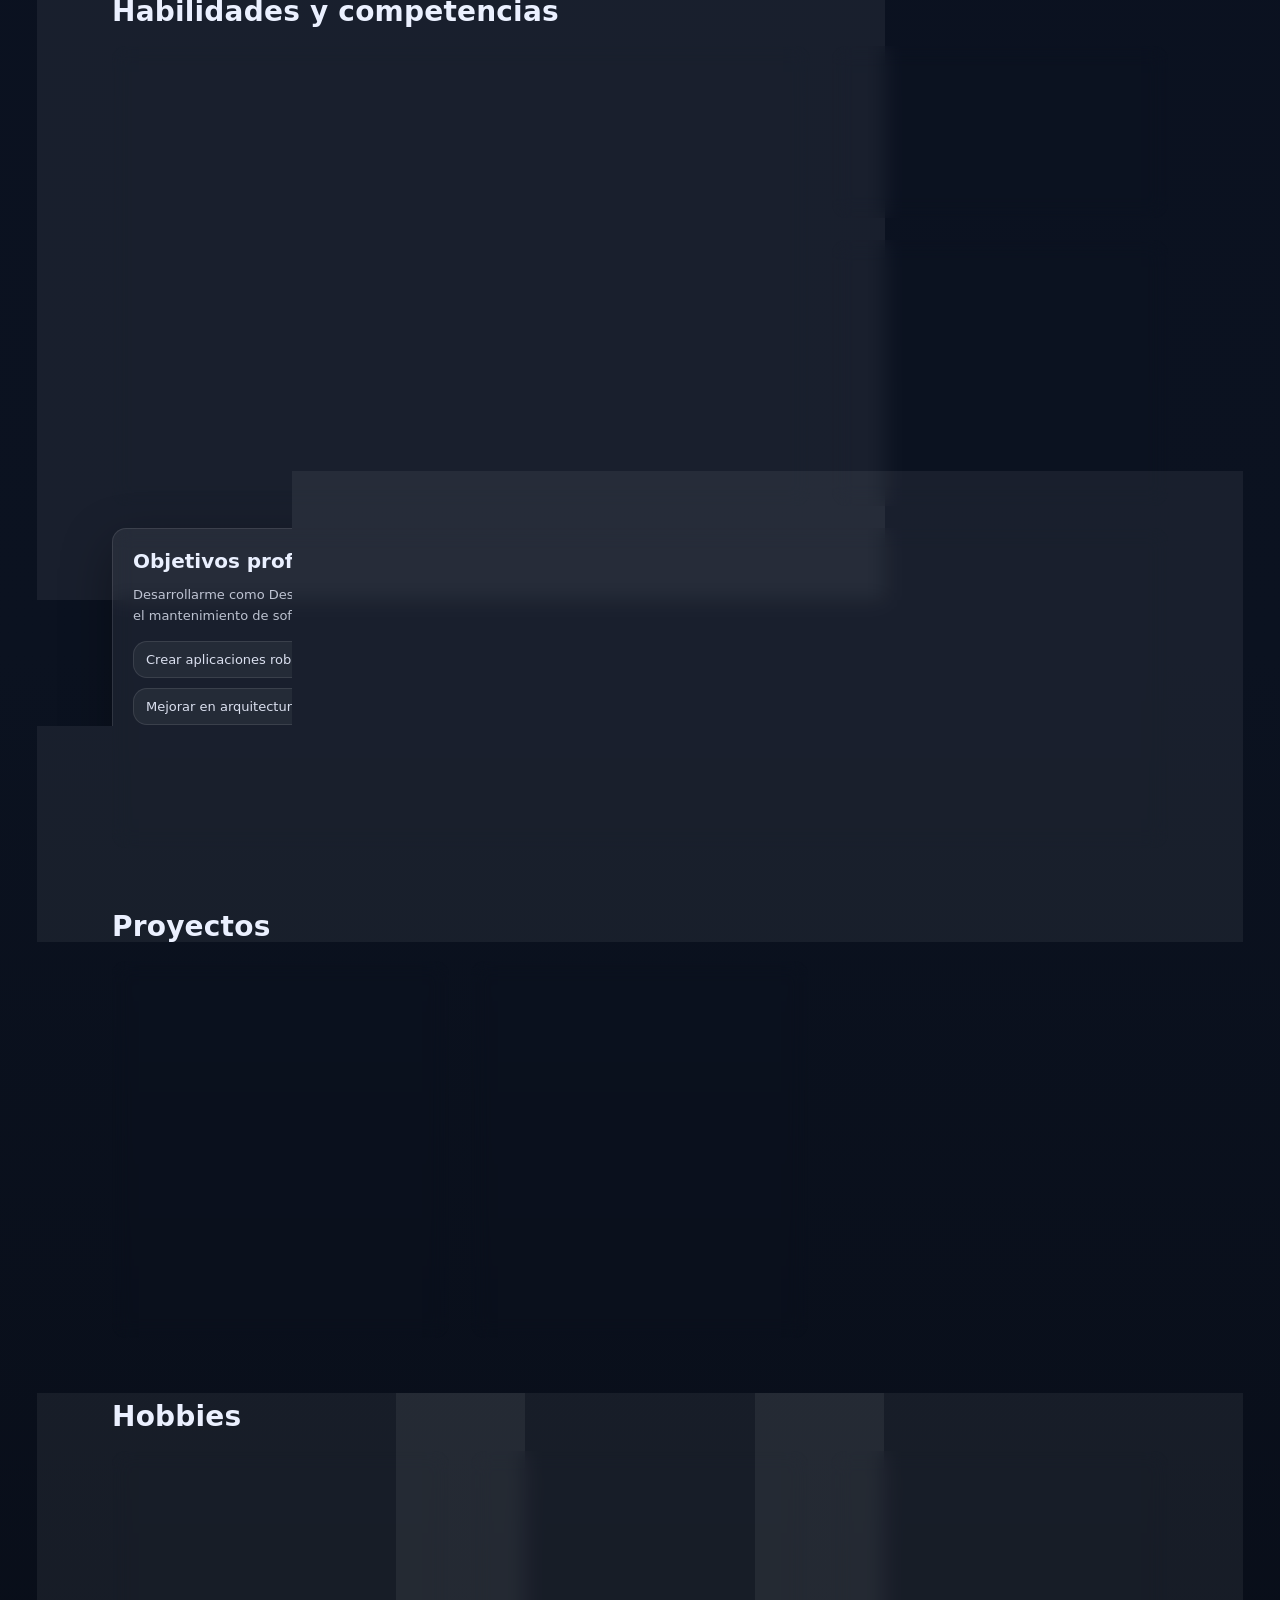
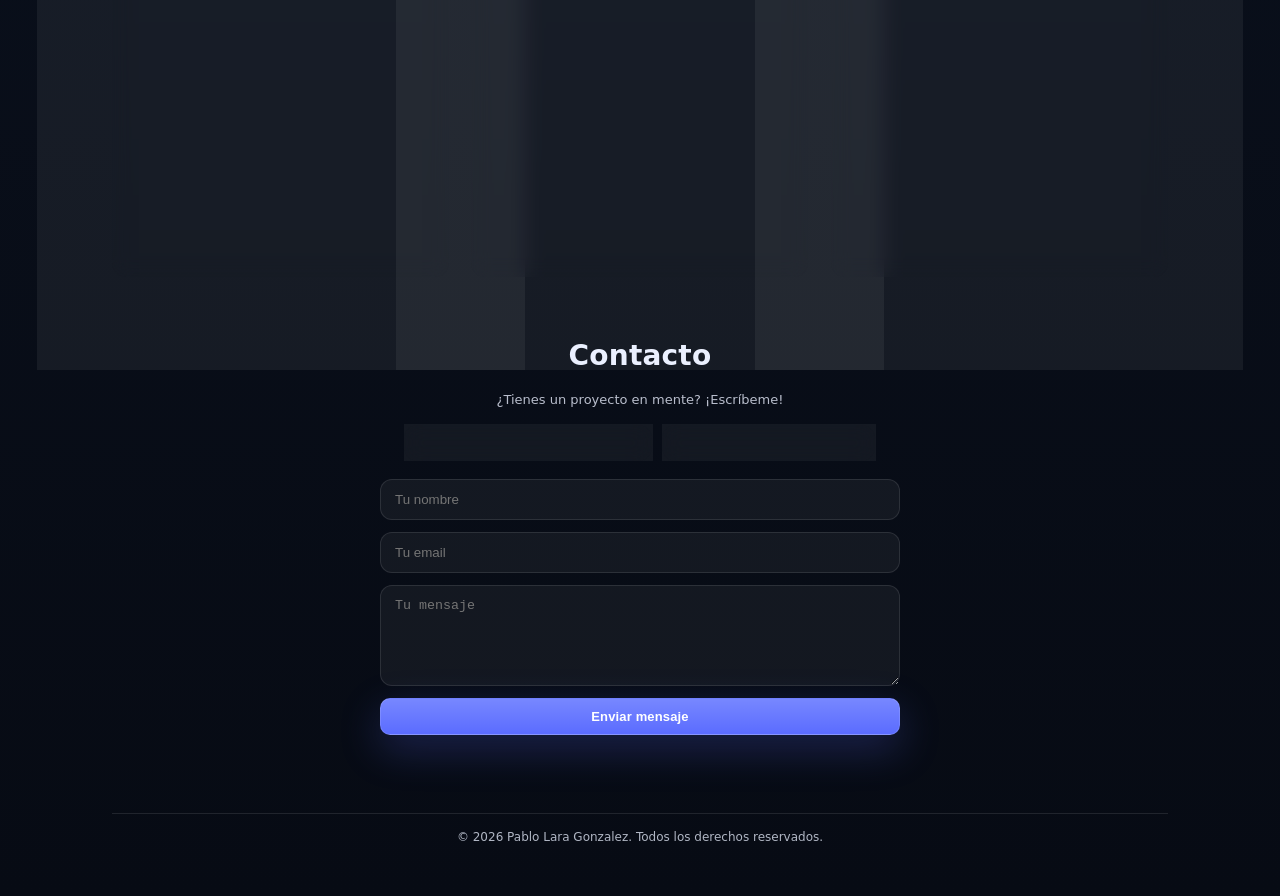
==== commit deff9436: "Add files via upload" ====
--- a/index.html
+++ b/index.html
@@ -32,7 +32,7 @@
         <section id="inicio" class="hero">
         <div class="hero-inner">
             <h1>Hola, soy Pablo Lara Gonzalez</h1>
-            <p class="subtitle">Desarrollador de Aplicaciones Multiplataforma</p>
+            <p class="subtitle">Desarrollador de Aplicaciones Multiplataforma y </p>
             <div class="hero-actions">
                 <a class="btn" href="#proyectos">Ver mi trabajo</a>
                 <a class="btn btn-secondary" href="CV/CV Currículum Pablo Laral.pdf" download>Descargar CV</a>
@@ -95,7 +95,7 @@
                 <img src="Imagenes/thePower.png" alt="Imagen del centro de estudios 2" />
                 </div>
                 <div class="school-body">
-                <h3 class="card-title">The Power</h3>
+                <h3 class="card-title">The Power (Desarrollador de Aplicaciones Multiplataforma)</h3>
                 </div>
             </article>
             </div>
@@ -112,25 +112,43 @@
 
                 <div class="skills-block">
                 <h4 class="skills-subtitle">Programación</h4>
-                <ul class="skills-list">
-                    <li class="skill-highlight">Java</li>
-                    <li>Python</li>
+                <ul class="skills-list skills-logo-list">
+                    <li class="skill-highlight">
+                    <i class="fa-brands fa-java skill-logo" aria-hidden="true"></i>
+                    <span>Java</span>
+                    </li>
+                    <li>
+                    <i class="fa-brands fa-python skill-logo" aria-hidden="true"></i>
+                    <span>Python</span>
+                    </li>
                 </ul>
                 </div>
 
                 <div class="skills-block">
                 <h4 class="skills-subtitle">Bases de datos</h4>
-                <ul class="skills-list">
-                    <li class="skill-highlight">MySQL</li>
+                <ul class="skills-list skills-logo-list">
+                    <li class="skill-highlight">
+                    <i class="fa-solid fa-database skill-logo" aria-hidden="true"></i>
+                    <span>MySQL</span>
+                    </li>
                 </ul>
                 </div>
 
                 <div class="skills-block">
                 <h4 class="skills-subtitle">Desarrollo web</h4>
-                <ul class="skills-list">
-                    <li class="skill-highlight">HTML</li>
-                    <li class="skill-highlight">CSS</li>
-                    <li>JavaScript</li>
+                <ul class="skills-list skills-logo-list">
+                    <li class="skill-highlight">
+                    <i class="fa-brands fa-html5 skill-logo" aria-hidden="true"></i>
+                    <span>HTML</span>
+                    </li>
+                    <li class="skill-highlight">
+                    <i class="fa-brands fa-css3-alt skill-logo" aria-hidden="true"></i>
+                    <span>CSS</span>
+                    </li>
+                    <li>
+                    <i class="fa-brands fa-js skill-logo" aria-hidden="true"></i>
+                    <span>JavaScript</span>
+                    </li>
                 </ul>
                 </div>
             </article>
@@ -184,6 +202,7 @@
                 </div>
                 <div class="project-body">
                     <h3 class="card-title">App Gestion Dieta</h3>
+                    <p class="muted">He desarrollado una aplicación de dietas diseñada para controlar tu alimentación de forma sencilla. Con solo registrar lo que comes, la app calcula al instante tus calorías diarias y el desglose de proteínas, carbohidratos y grasas.</p>
                 </div>
                 </a>
 
@@ -193,6 +212,7 @@
                 </div>
                 <div class="project-body">
                     <h3 class="card-title">App viajes (en proceso)</h3>
+                    <p class="muted">He creado una app de viajes diseñada para optimizar tus trayectos. Solo tienes que introducir tu destino y la aplicación te mostrará todas las alternativas disponibles (tren, avión, autobús, etc.) para llegar hasta allí.</p>
                 </div>
                 </a>
             </div>
@@ -210,7 +230,7 @@
             </div>
             <div class="project-body">
                 <h3 class="card-title">Rugby</h3>
-                <p class="muted"></p>
+                <p class="muted">Juego al rugby en el Real Canoe. Mi posición es la de ala, que viene a ser el equivalente a un extremo en el fútbol: jugamos pegados a la banda y nos encargamos de correr y ensayar.</p>
             </div>
             </article>
             <article class="card project-card">
@@ -219,7 +239,7 @@
             </div>
             <div class="project-body">
                 <h3 class="card-title">Amigos</h3>
-                <p class="muted"></p>
+                <p class="muted">Lo que suelo hacer con mis amigos es salir a dar vueltas por el barrio y hablar de nuestras cosas, además de hacer alguna escapada de un par de días de vez en cuando.</p>
             </div>
             </article>
             <article class="card project-card">
@@ -228,7 +248,7 @@
             </div>
             <div class="project-body">
                 <h3 class="card-title">Familia</h3>
-                <p class="muted"></p>
+                <p class="muted">Con mi familia suelo verme casi todas las semanas para dar una vuelta o ir a comer juntos, aunque también aprovechamos para irnos de viaje en familia.</p>
             </div>
             </article>
         </div>
--- a/Porfolio.css
+++ b/Porfolio.css
@@ -302,6 +302,24 @@
   font-weight: 800;
   box-shadow: 0 10px 28px rgba(91,108,255,.22);
 }
+.skills-logo-list{
+  display:grid;
+  grid-template-columns: repeat(auto-fit, minmax(125px, 1fr));
+  gap: 10px;
+}
+.skills-logo-list li{
+  display:flex;
+  align-items:center;
+  gap: 10px;
+  margin: 0;
+}
+.skill-logo{
+  width: 28px;
+  font-size: 28px;
+  color: #9aa7ff;
+  text-align:center;
+}
+.skills-logo-list li.skill-highlight .skill-logo{color:#ffffff;}
 .skills-objectives{margin-top: 22px;}
 .card-lg{padding: 20px 20px 18px;}
 .card-sm{padding: 20px;}
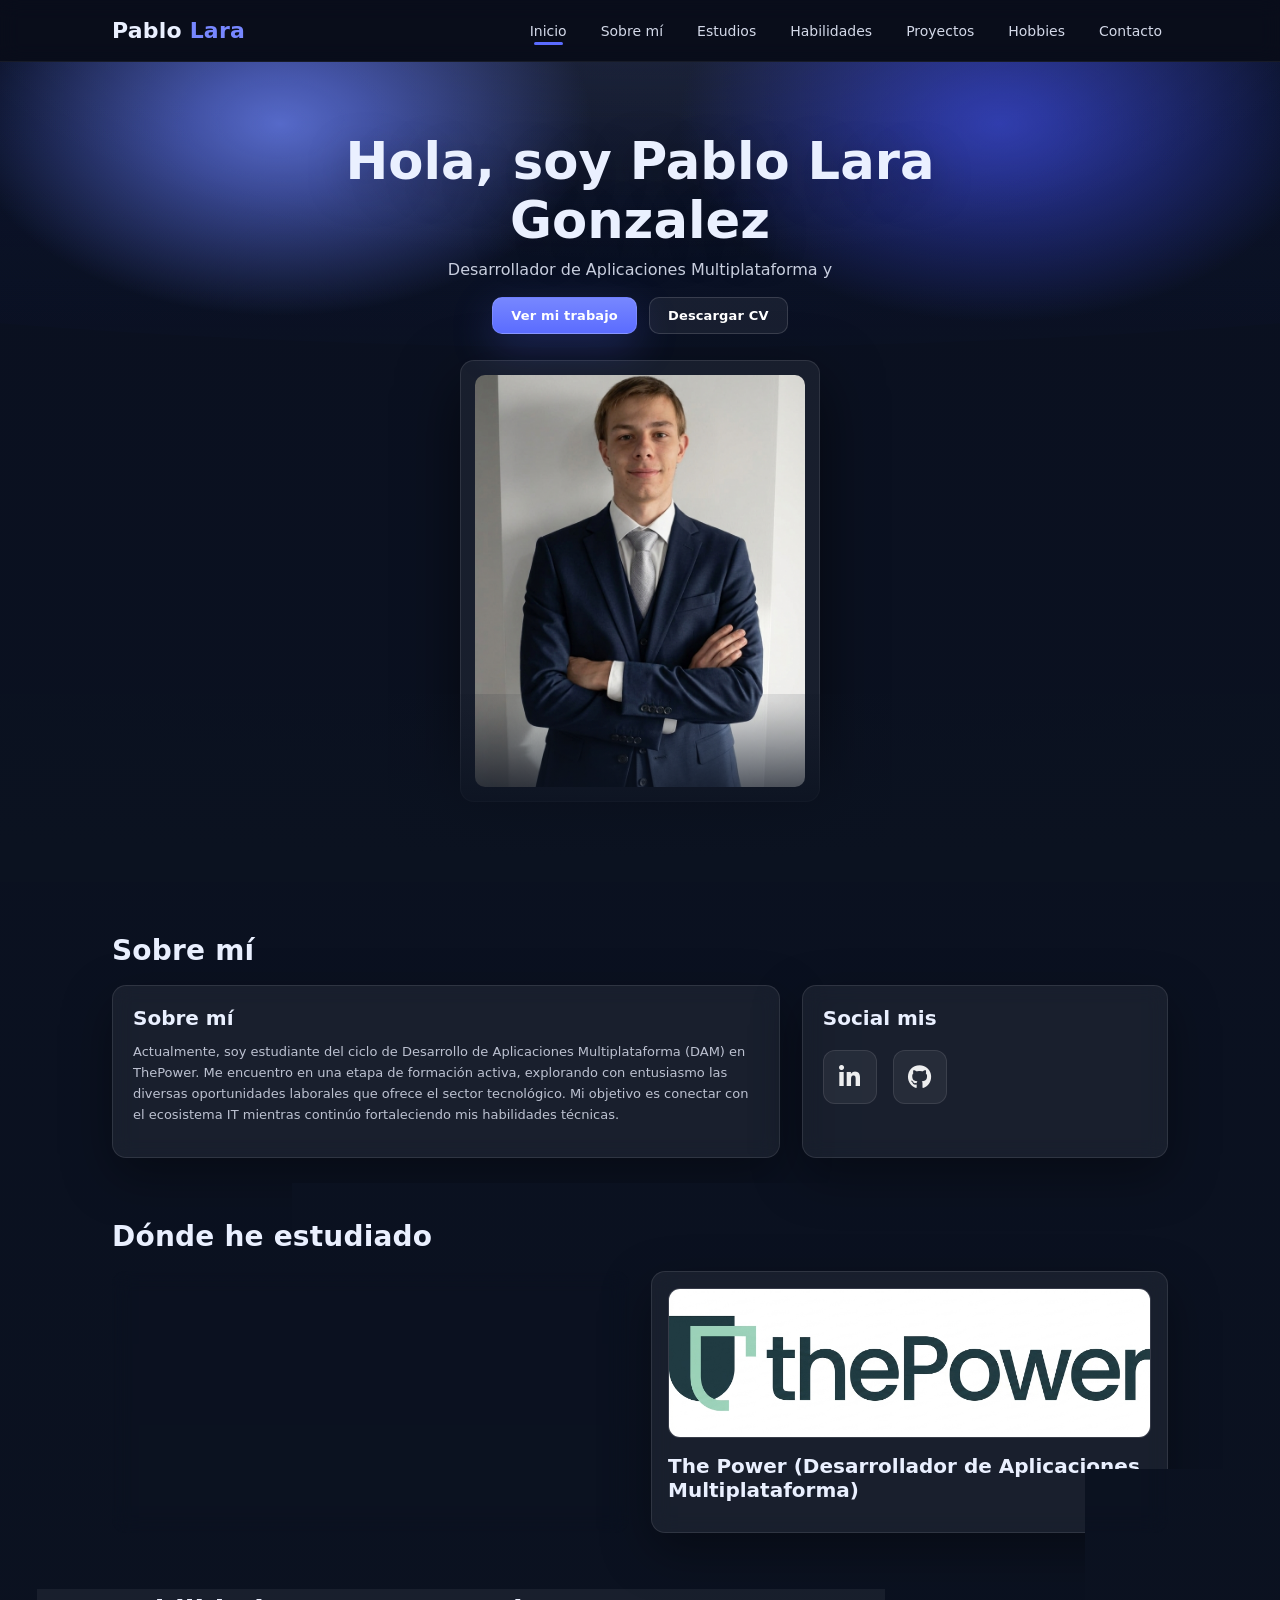
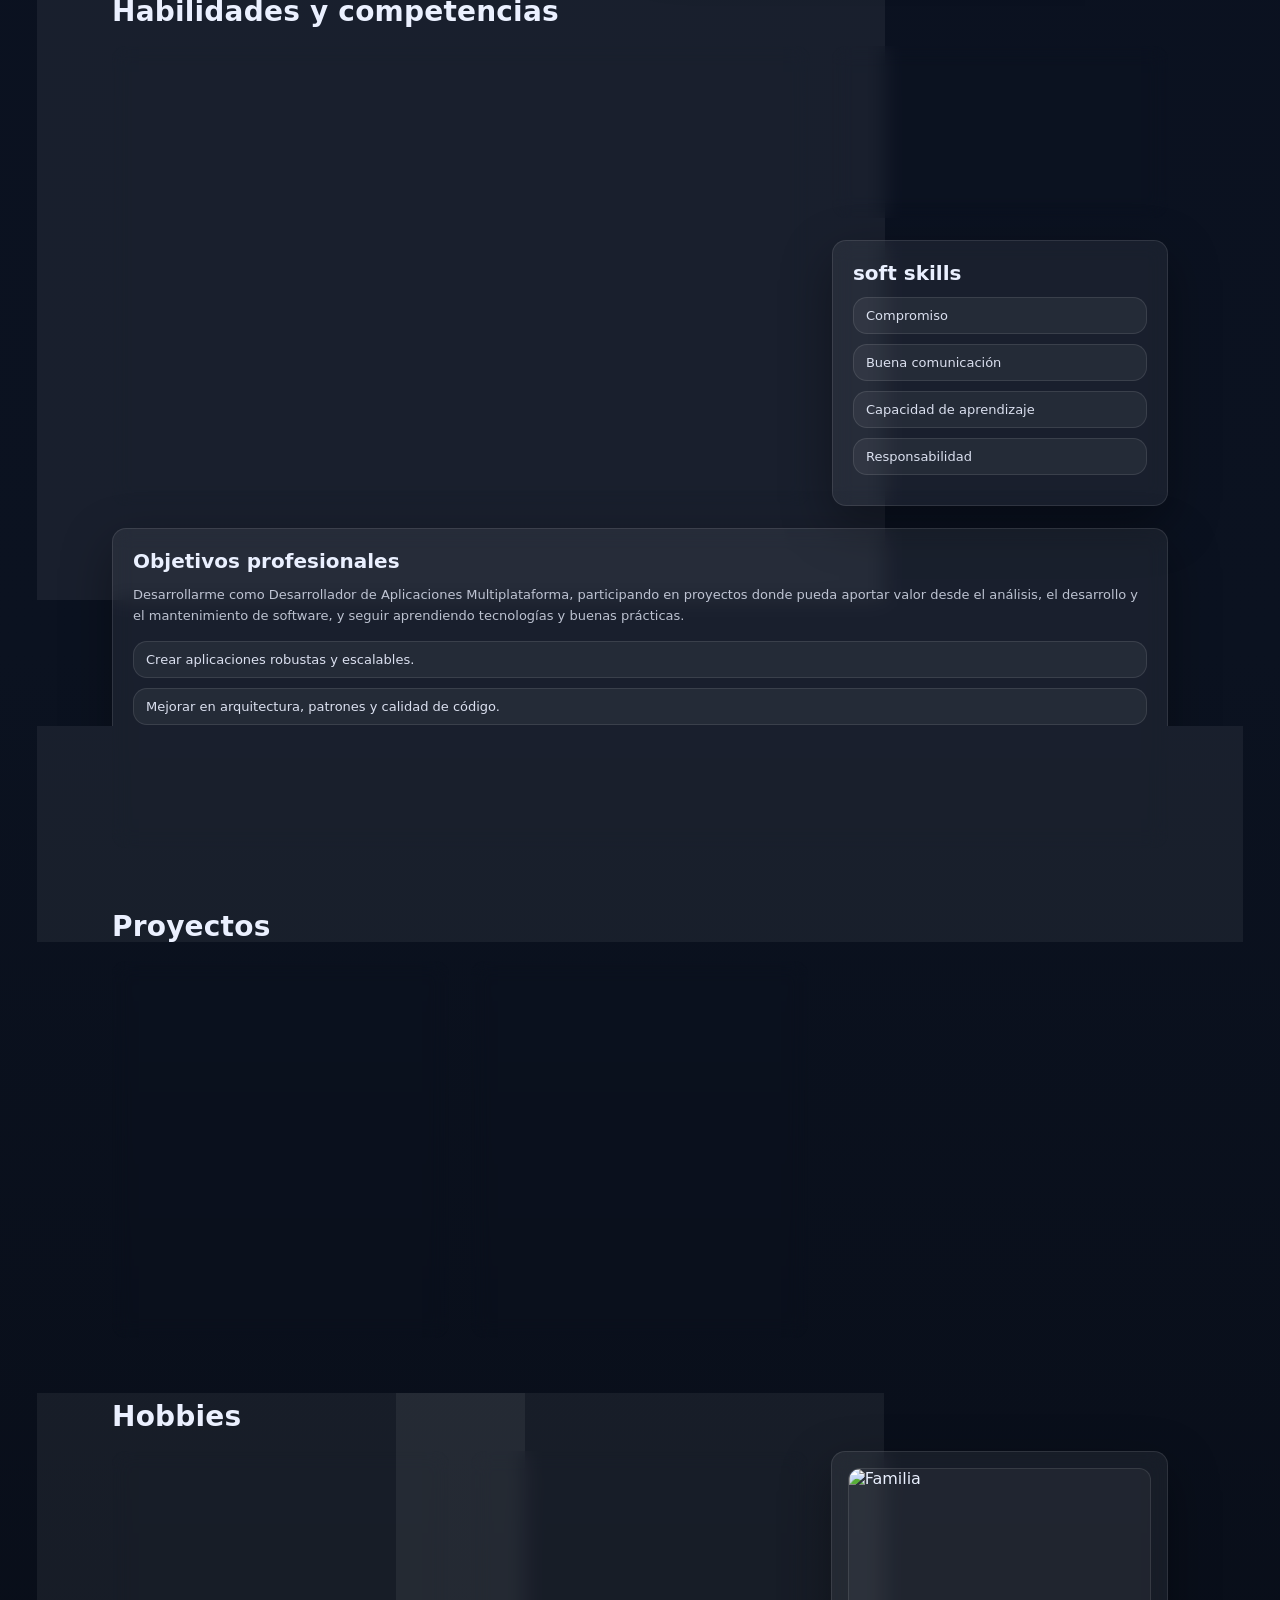
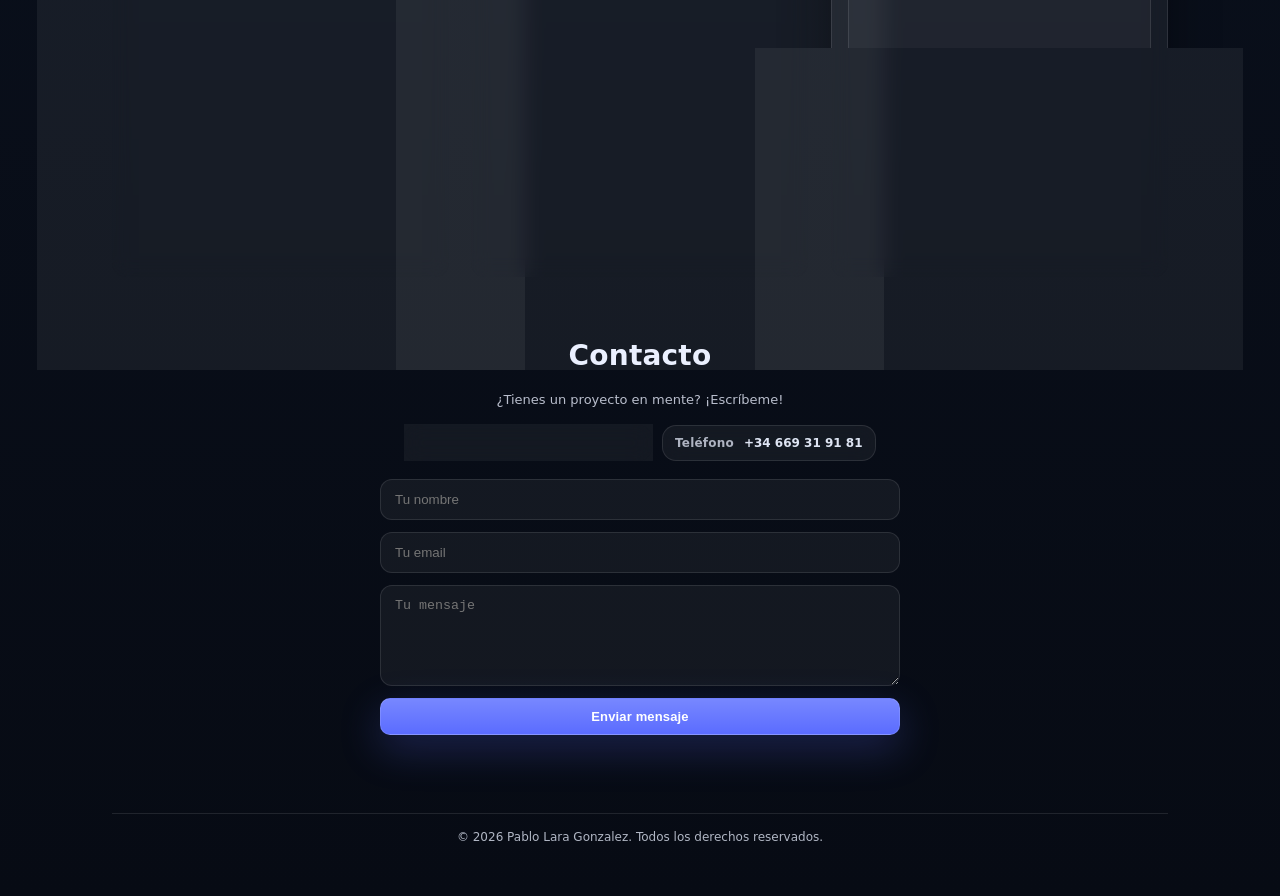
==== commit 6e79bf81: "Add files via upload" ====
--- a/index.html
+++ b/index.html
@@ -86,7 +86,7 @@
                 <img src="Imagenes/colegio.png" alt="imagan colegio montserrat" />
                 </div>
                 <div class="school-body">
-                <h3 class="card-title">Colegio montserrat</h3>
+                <h3 class="card-title">Colegio montserrat (2025)</h3>
                 </div>
             </article>
 
@@ -163,7 +163,7 @@
             </aside>
 
             <aside class="card card-sm">
-                <h3 class="card-title">Habilidades</h3>
+                <h3 class="card-title">soft skills</h3>
                 <ul class="skills-list">
                 <li>Compromiso</li>
                 <li>Buena comunicación</li>
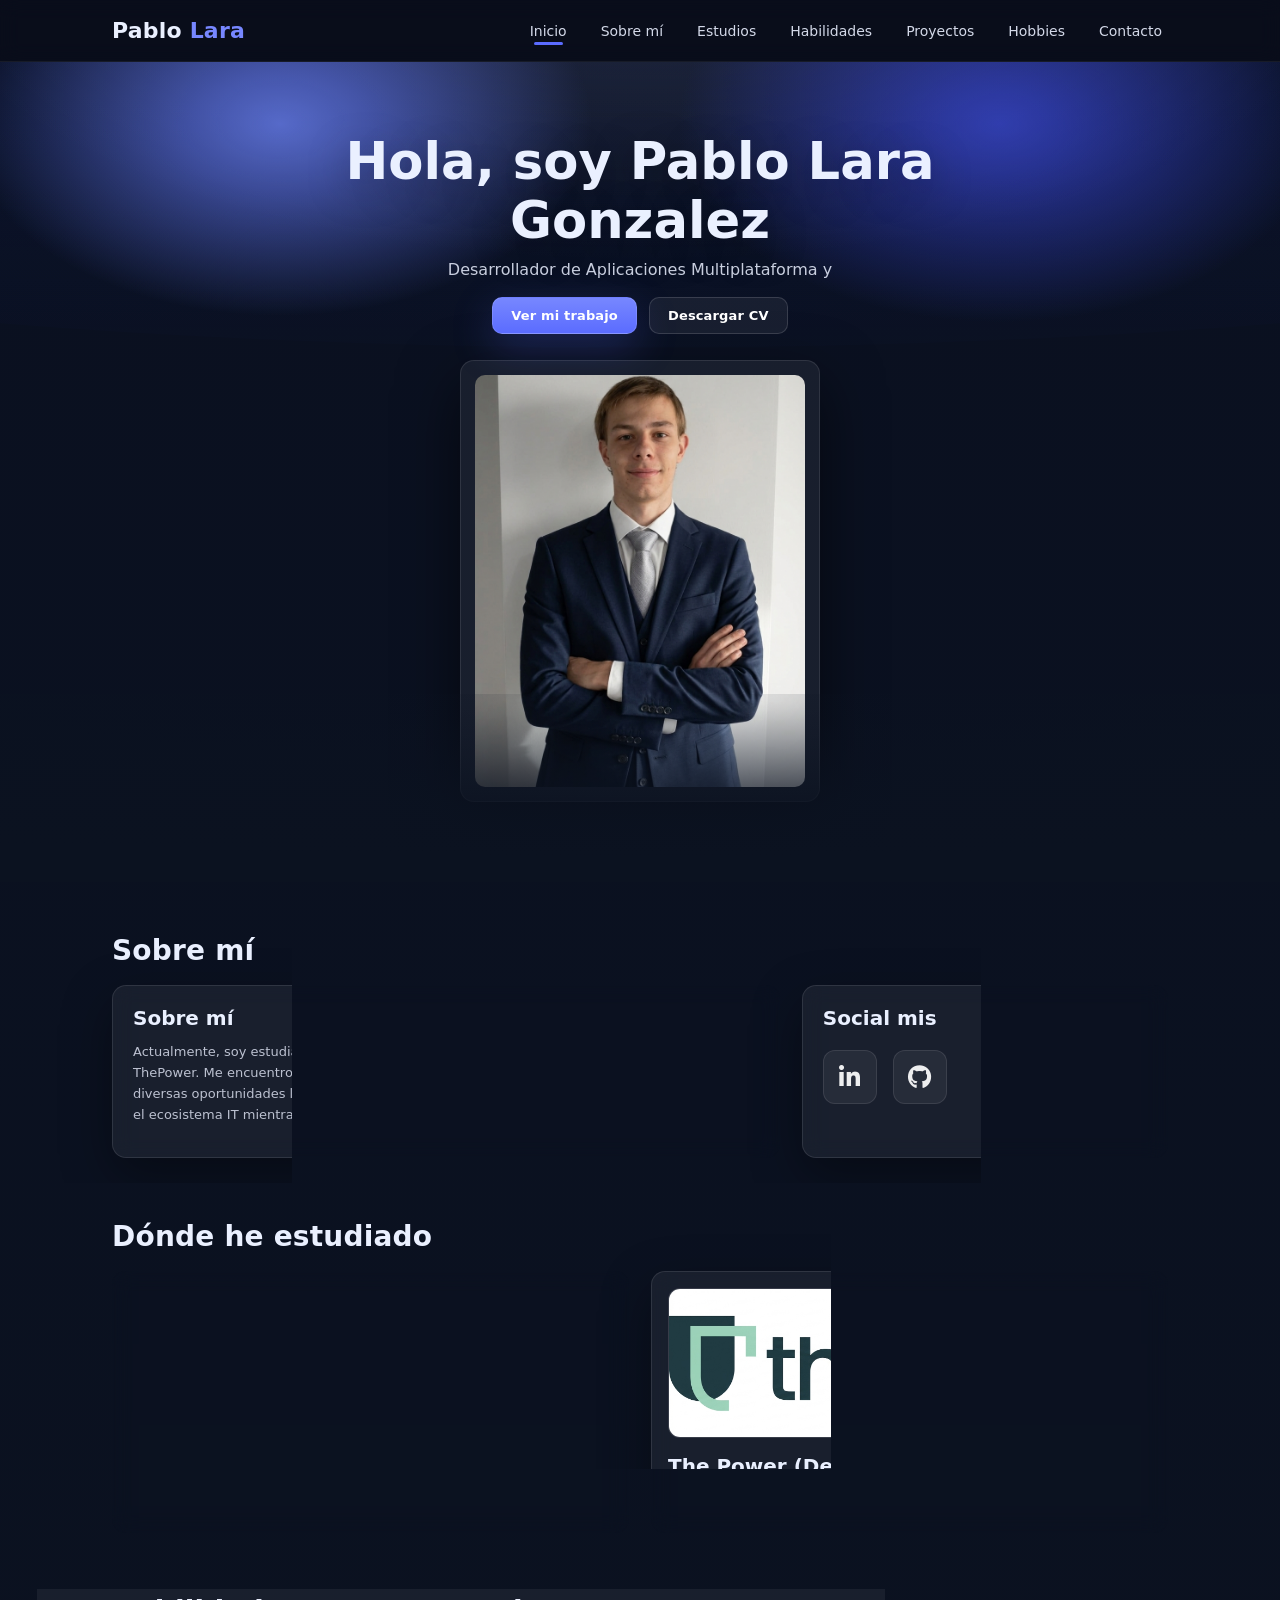
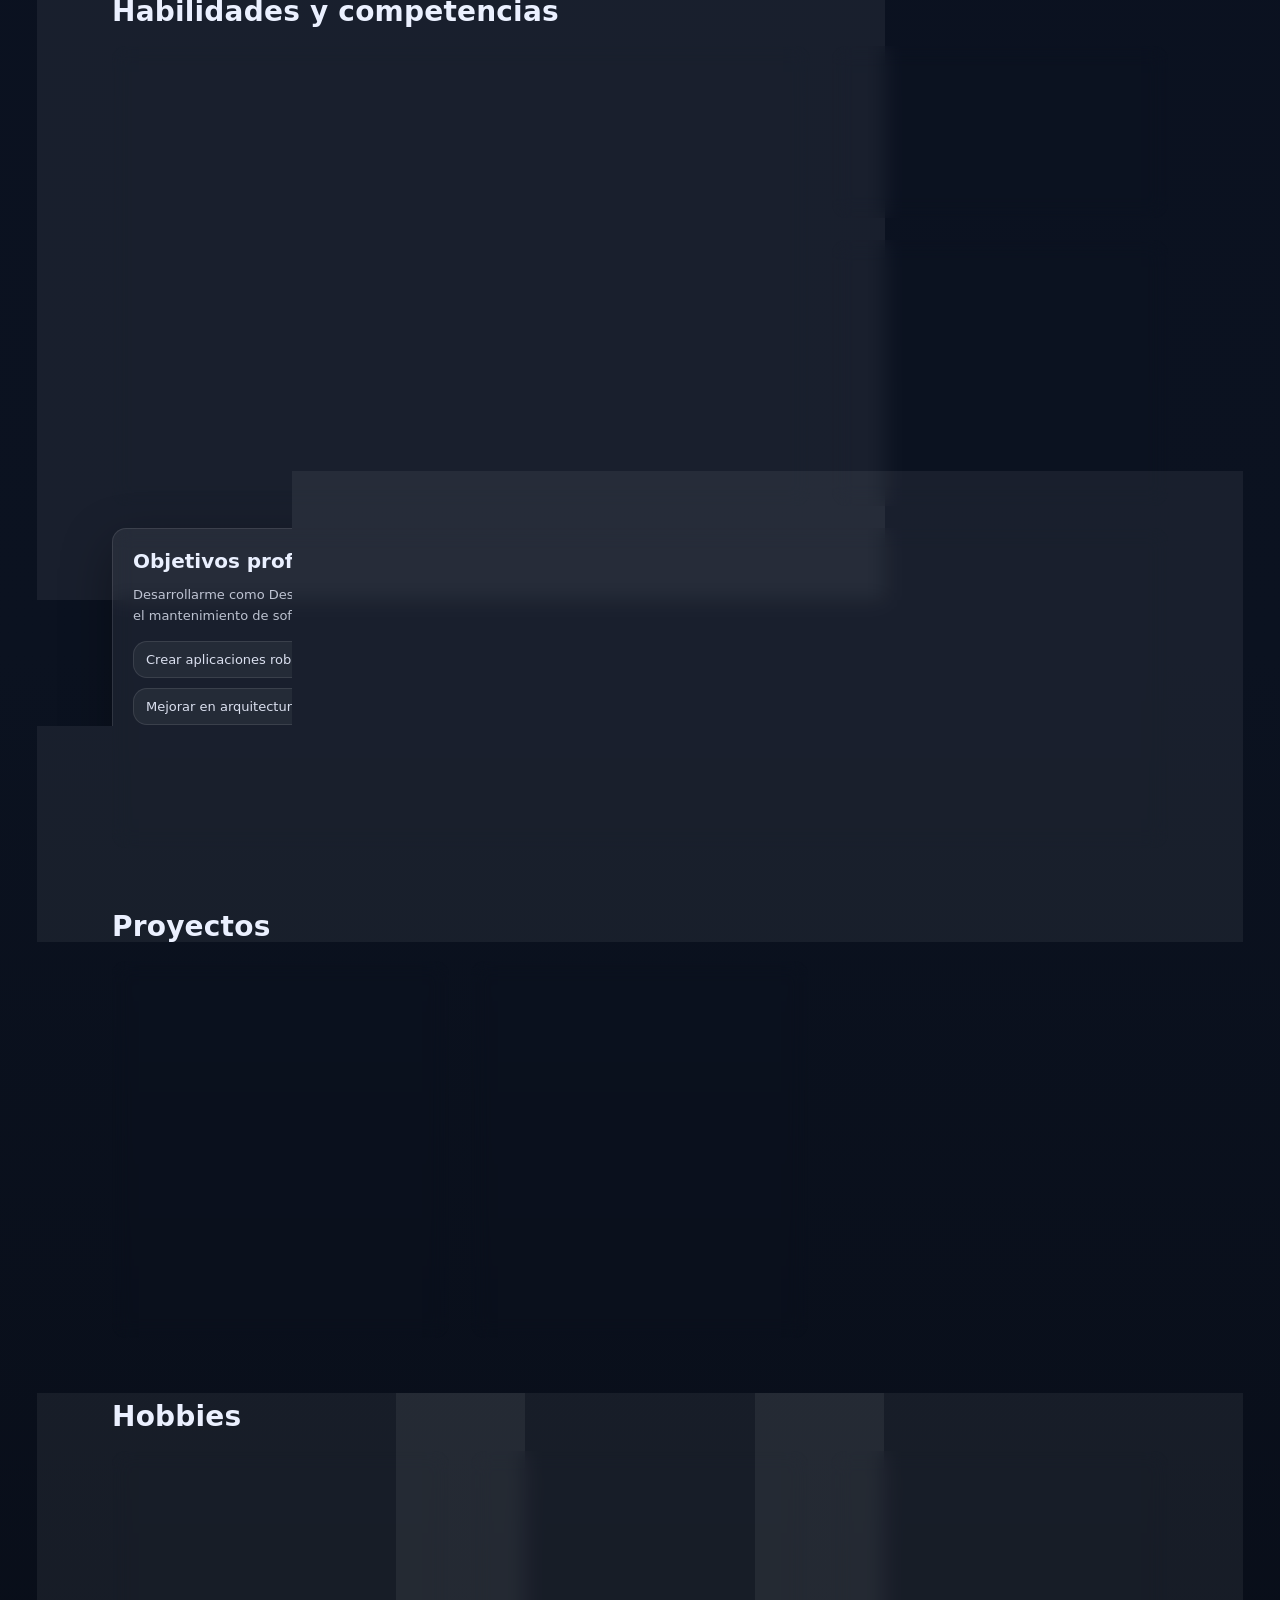
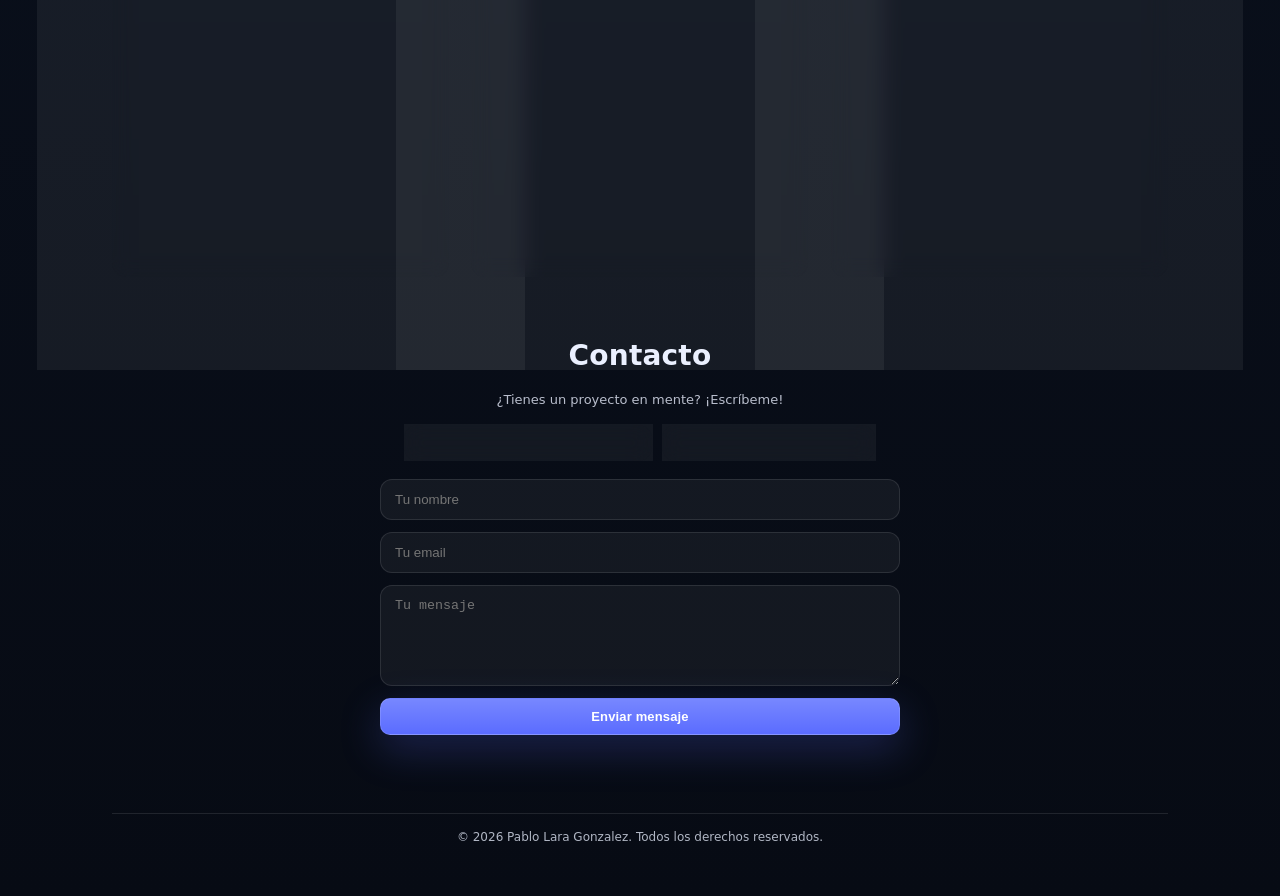
==== commit 1feb915f: "Add files via upload" ====
--- a/index.html
+++ b/index.html
@@ -35,7 +35,7 @@
             <p class="subtitle">Desarrollador de Aplicaciones Multiplataforma y </p>
             <div class="hero-actions">
                 <a class="btn" href="#proyectos">Ver mi trabajo</a>
-                <a class="btn btn-secondary" href="CV/CV Currículum Pablo Laral.pdf" download>Descargar CV</a>
+                <a class="btn btn-secondary" href="CV/CV_Pablo_Lara_Gonzalez_diseno.pdf" download>Descargar CV</a>
             </div>
 
             <div class="hero-photo" role="img" aria-label="Foto de Pablo Lara Gonzalez">
@@ -64,7 +64,7 @@
             <aside class="card card-sm">
                 <h3 class="card-title">Social mis</h3>
                 <div class="socials">
-                <a class="social-btn" href="https://linkedin.com" target="_blank" rel="noreferrer" aria-label="LinkedIn">
+                <a class="social-btn" href="https://www.linkedin.com/in/pablo--lara" target="_blank" rel="noreferrer" aria-label="LinkedIn">
                     <i class="fa-brands fa-linkedin-in" aria-hidden="true"></i>
                 </a>
                 <a class="social-btn" href="https://github.com/pablolarafalso-create?tab=repositories" target="_blank" rel="noreferrer" aria-label="GitHub">
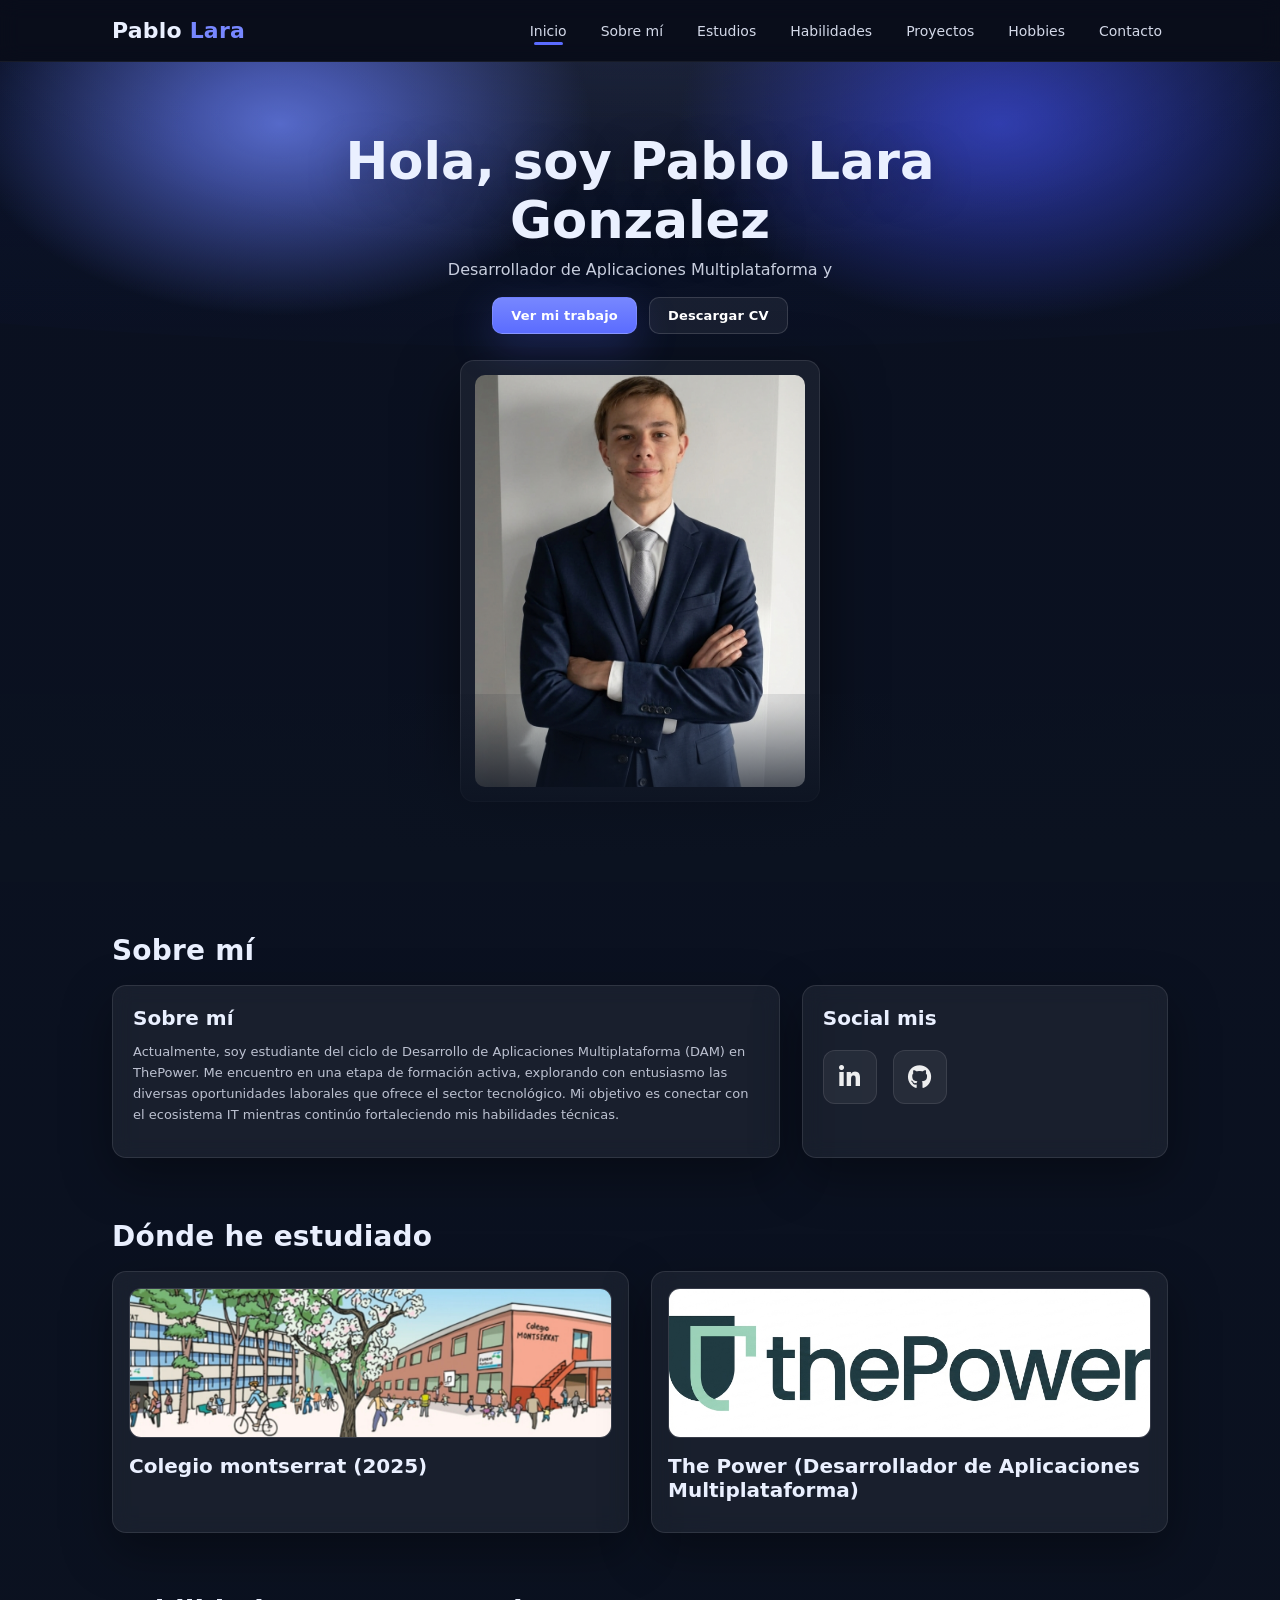
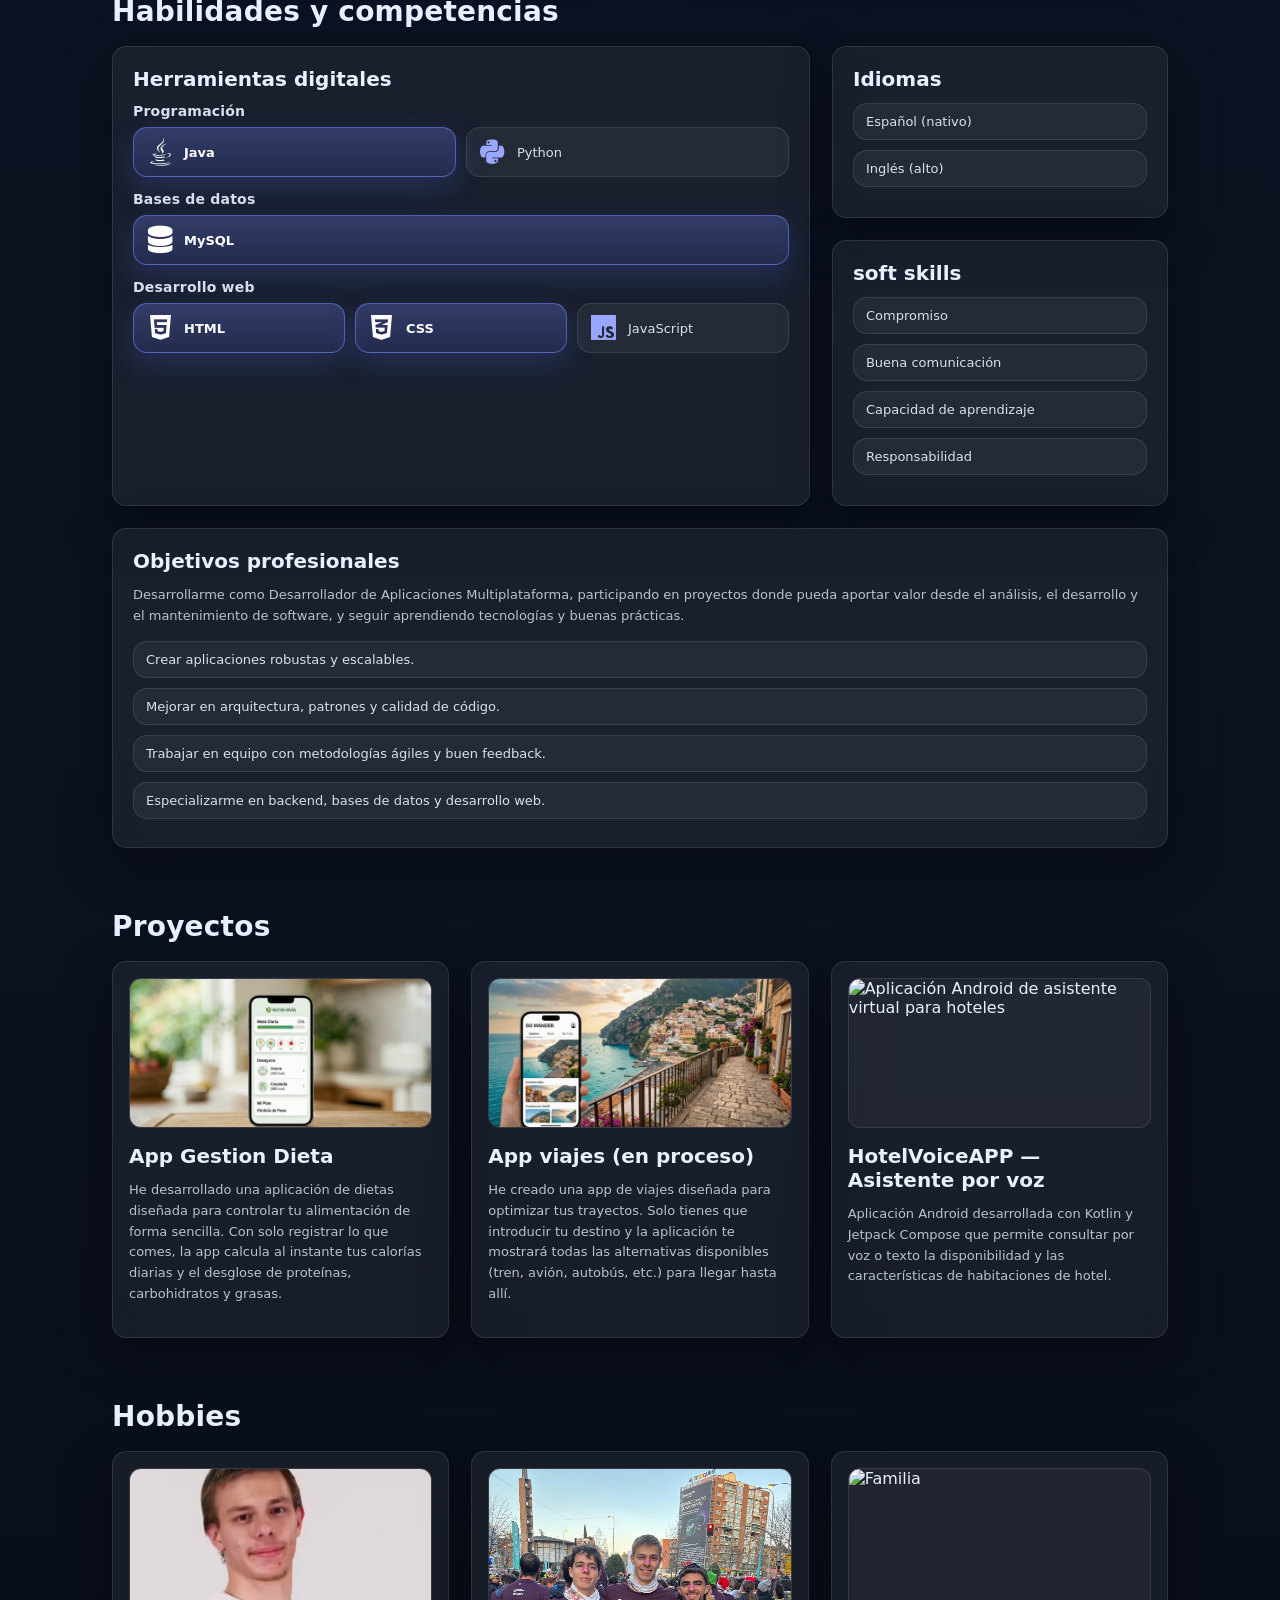
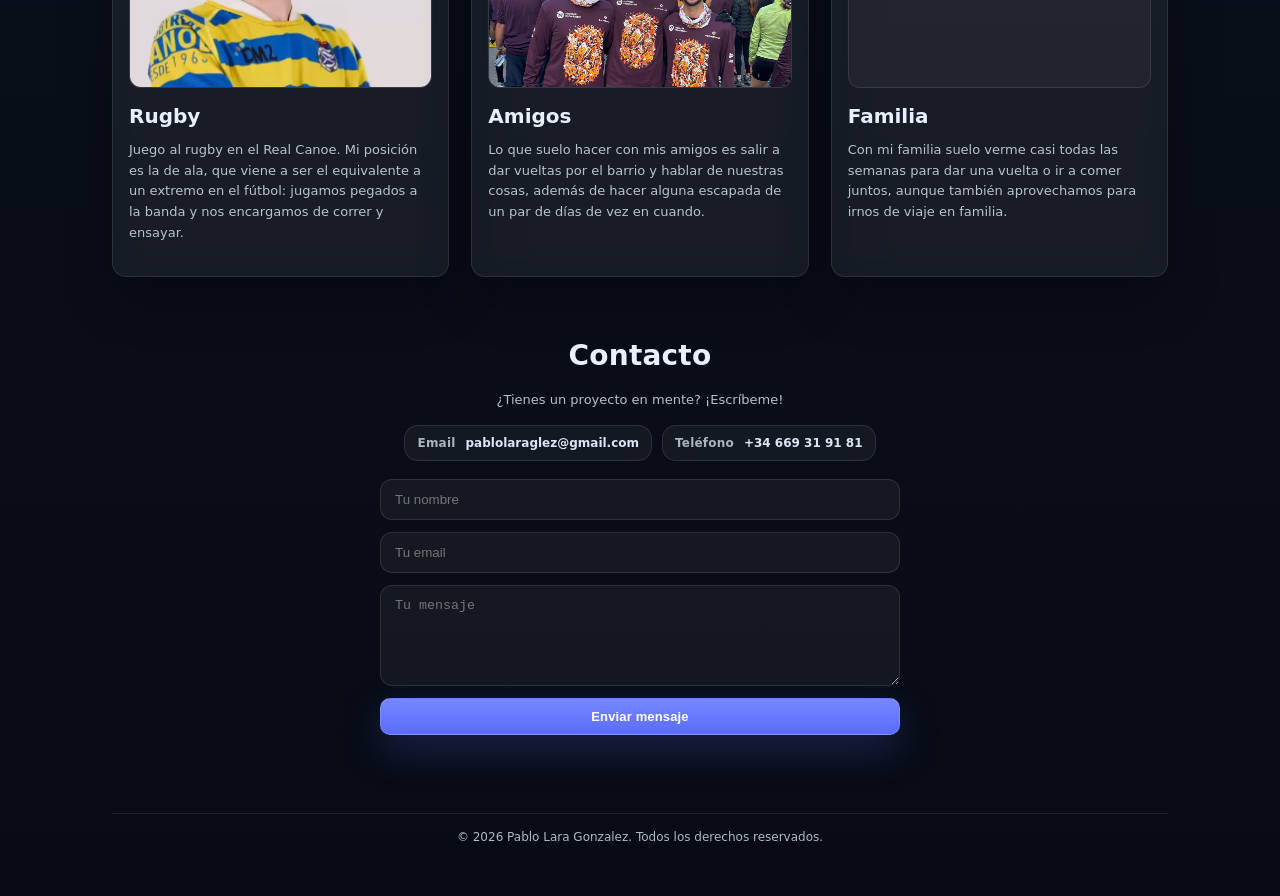
==== commit 124df5c5: "Add files via upload" ====
--- a/index.html
+++ b/index.html
@@ -55,6 +55,7 @@
                 Actualmente, soy estudiante del ciclo de Desarrollo de
                 Aplicaciones Multiplataforma (DAM) en ThePower. Me encuentro
                 en una etapa de formación activa, explorando con entusiasmo las
+                
                 diversas oportunidades laborales que ofrece el sector tecnológico.
                 Mi objetivo es conectar con el ecosistema IT mientras continúo
                 fortaleciendo mis habilidades técnicas.
@@ -71,6 +72,7 @@
                     <i class="fa-brands fa-github" aria-hidden="true"></i>
                 </a>
                 </div>
+                
             </aside>
             </div>
         </div>
@@ -215,6 +217,15 @@
                     <p class="muted">He creado una app de viajes diseñada para optimizar tus trayectos. Solo tienes que introducir tu destino y la aplicación te mostrará todas las alternativas disponibles (tren, avión, autobús, etc.) para llegar hasta allí.</p>
                 </div>
                 </a>
+                <a class="card project-card project-link" href="https://github.com/pttr44/HotelVoiceAPP" target="_blank" rel="noreferrer">
+                <div class="project-thumb-media">
+                    <img src="Imagenes/HotelApp.png" alt="Aplicación Android de asistente virtual para hoteles" />
+                </div>
+                <div class="project-body">
+                    <h3 class="card-title">HotelVoiceAPP — Asistente por voz</h3>
+                    <p class="muted">Aplicación Android desarrollada con Kotlin y Jetpack Compose que permite consultar por voz o texto la disponibilidad y las características de habitaciones de hotel.</p>
+                </div>
+                </a>
             </div>
         </div>
         </section>
